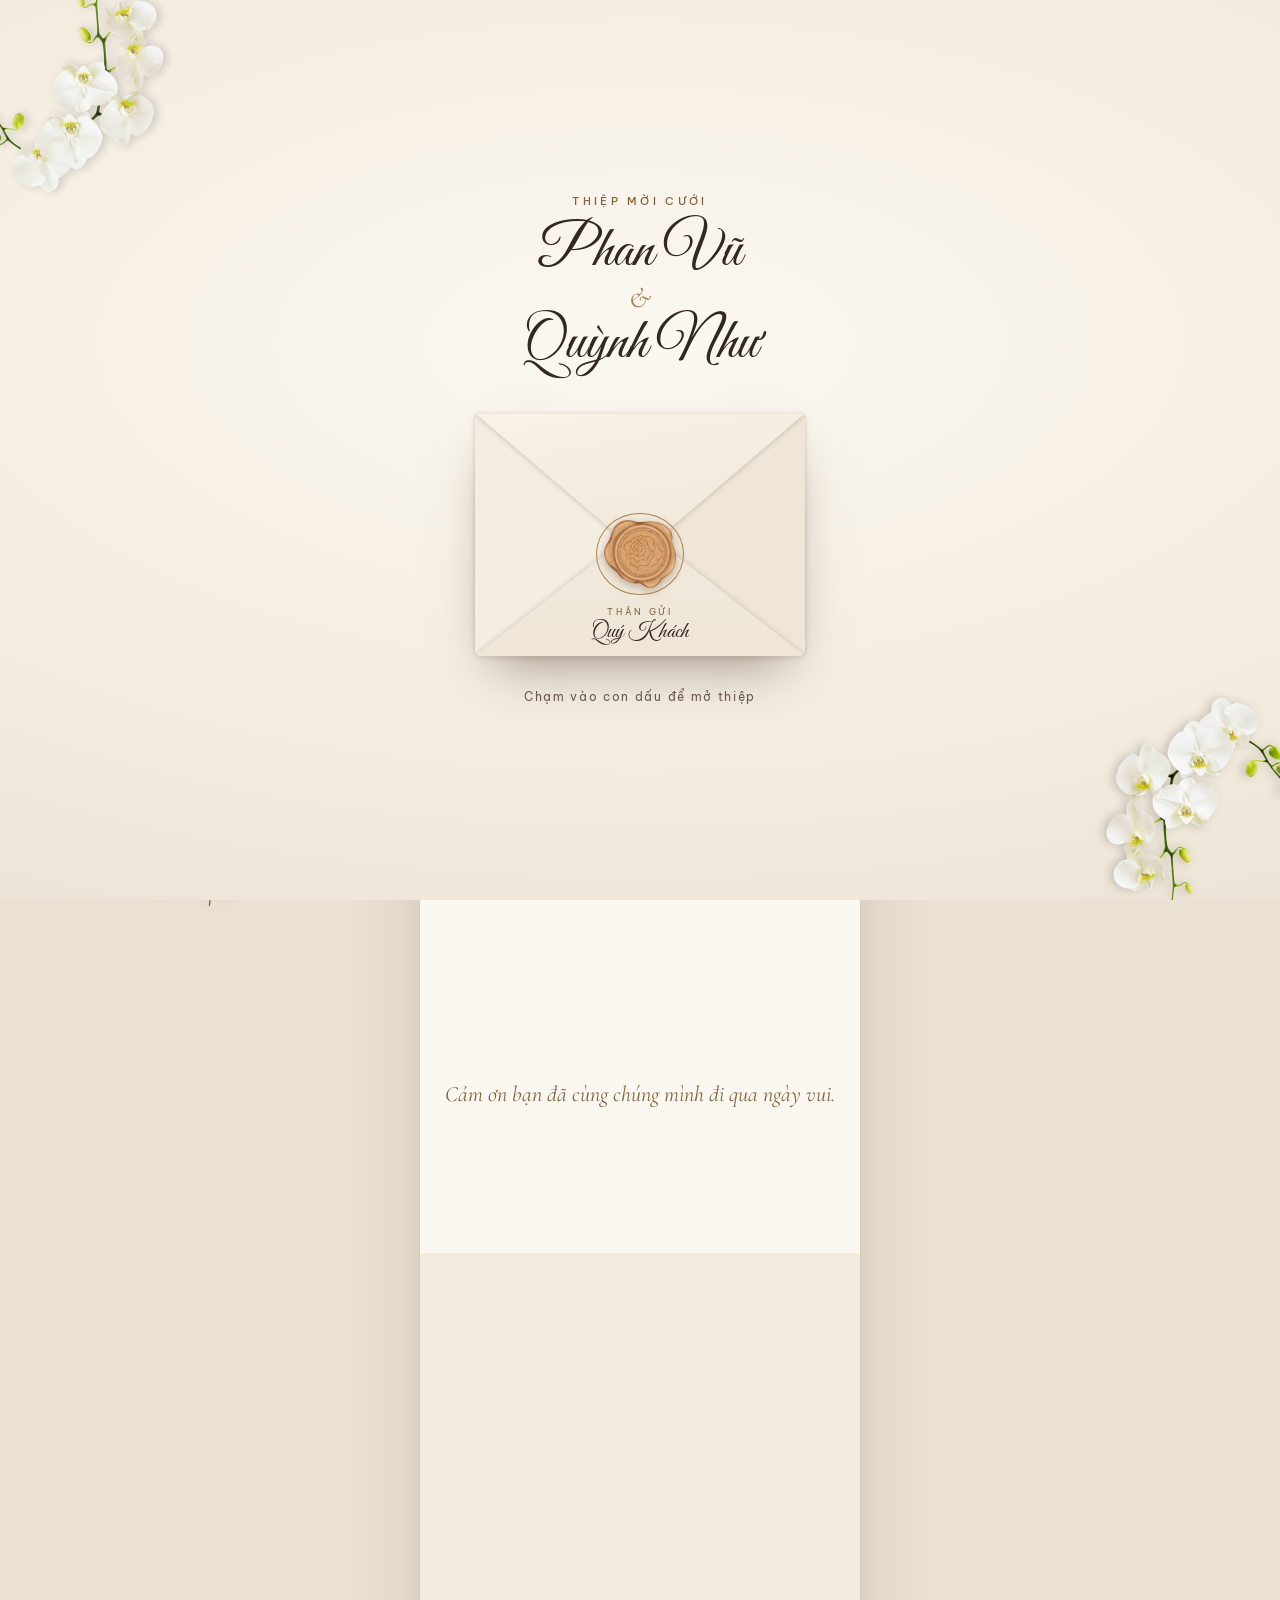
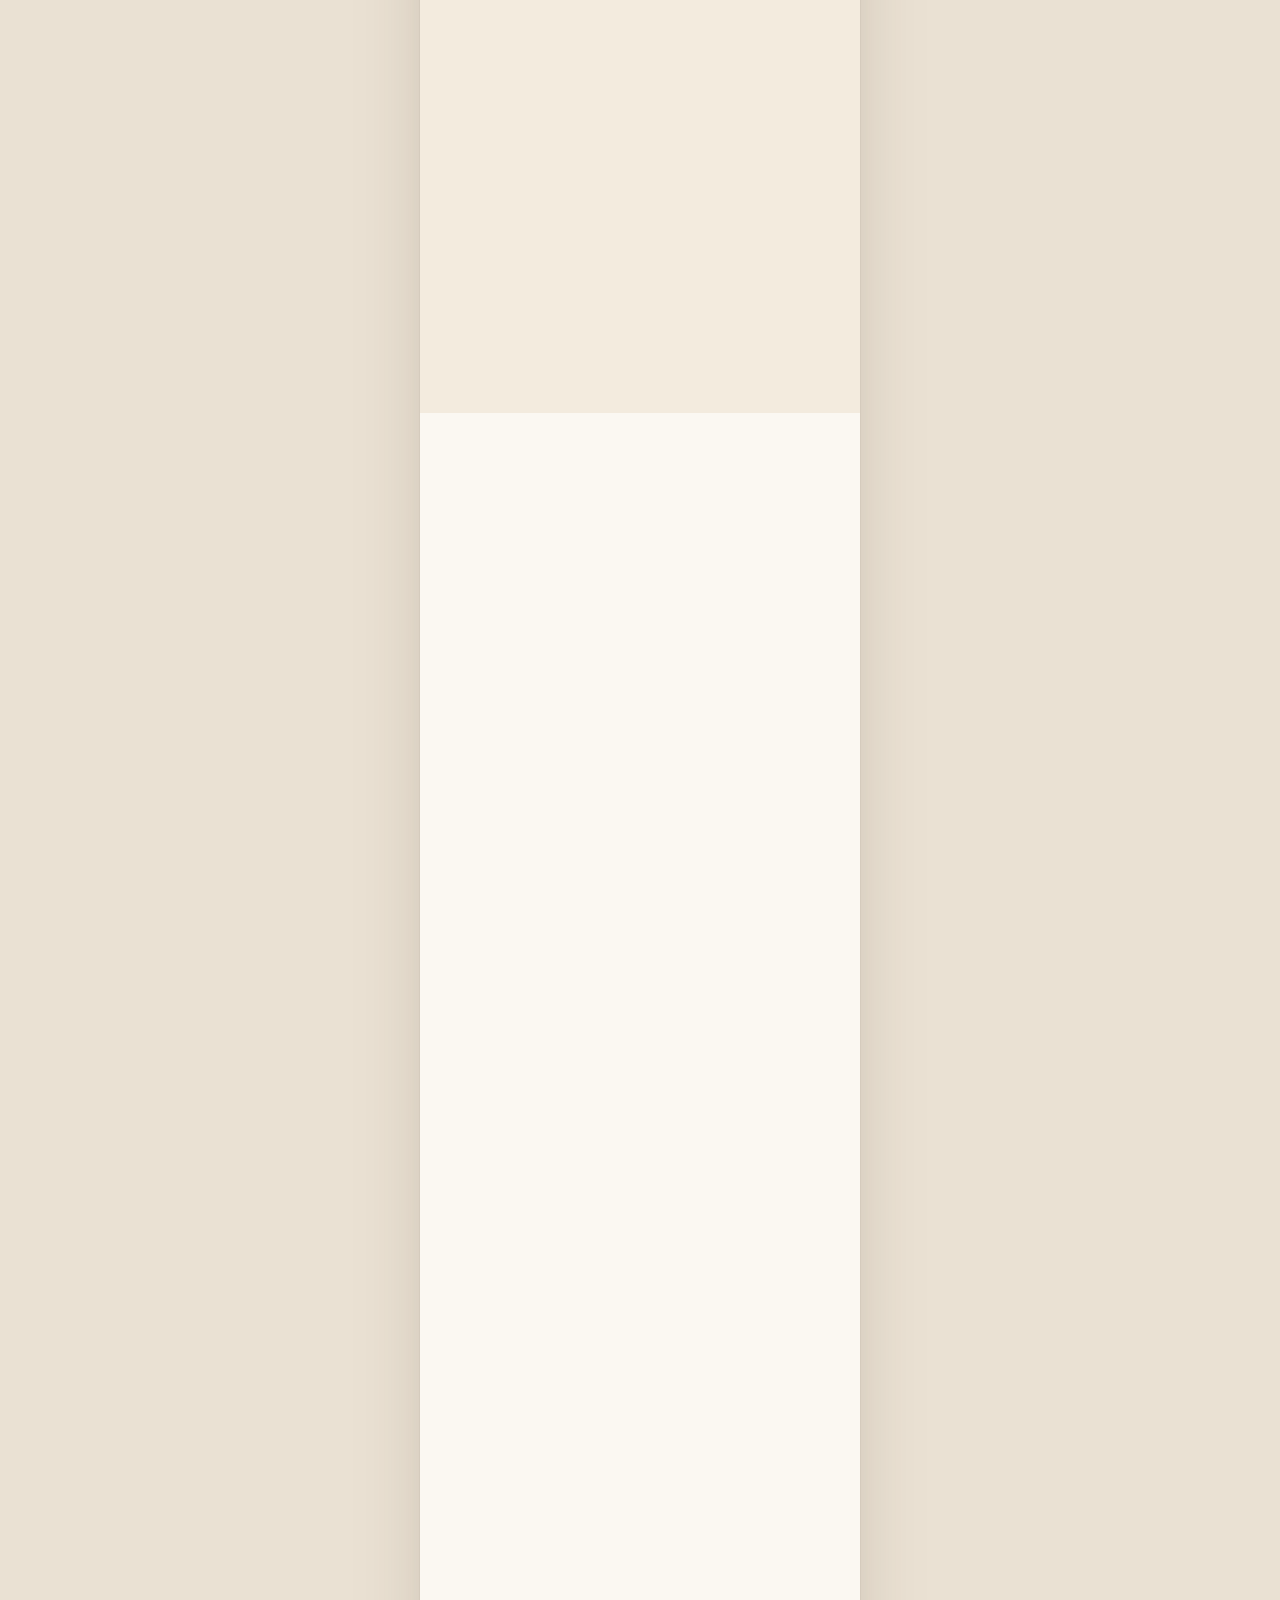
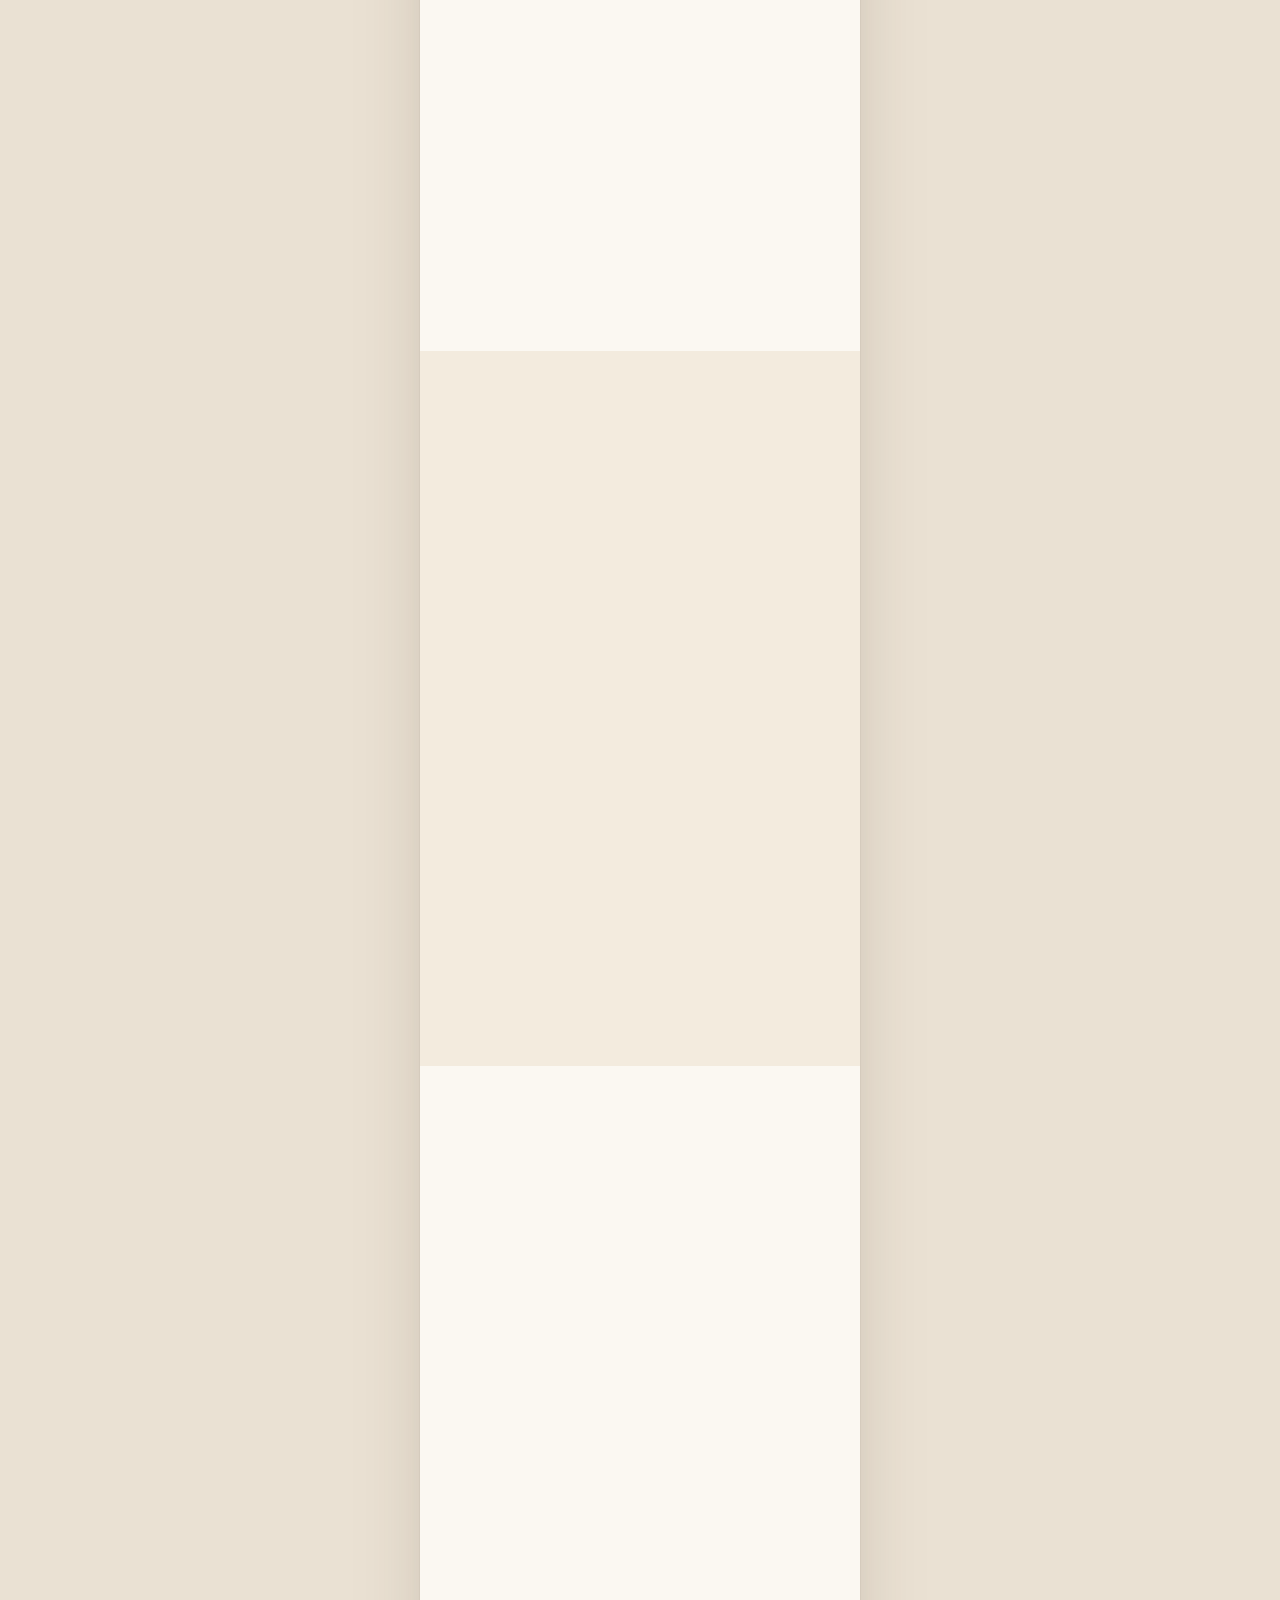
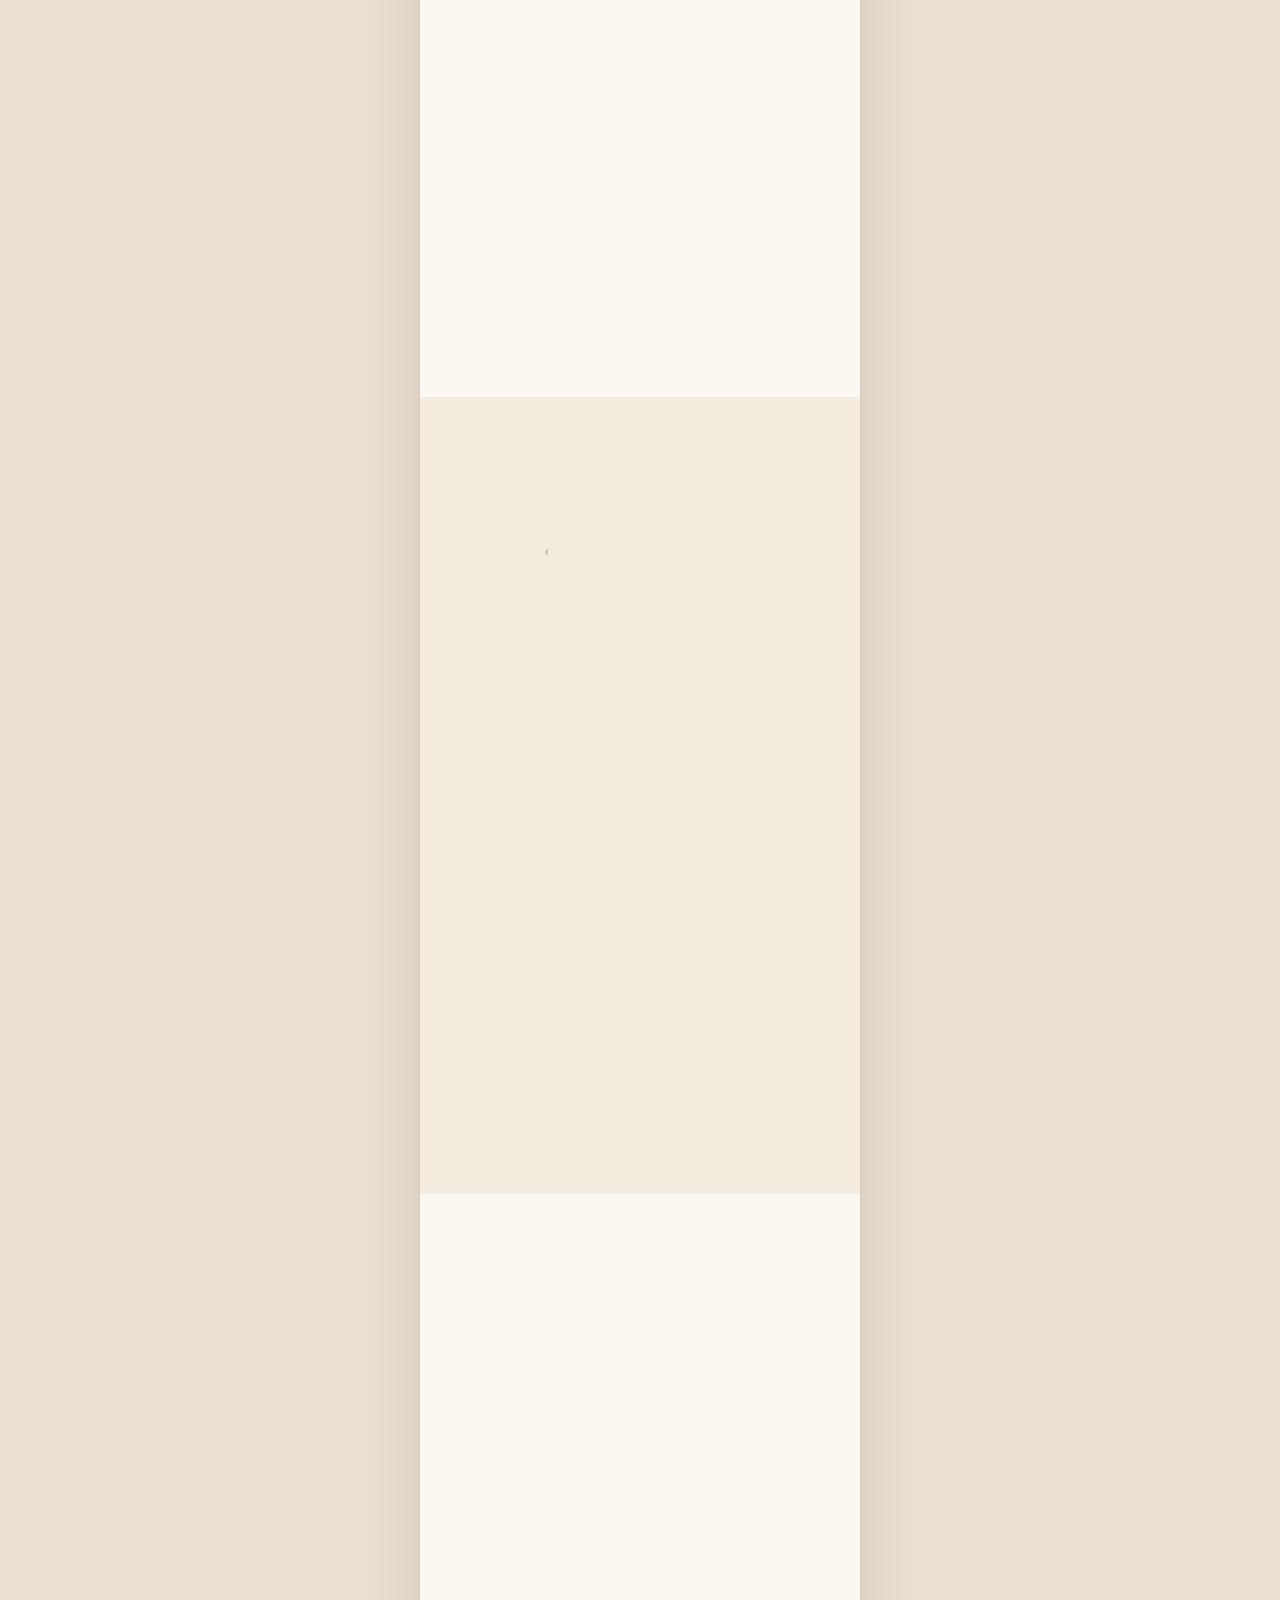
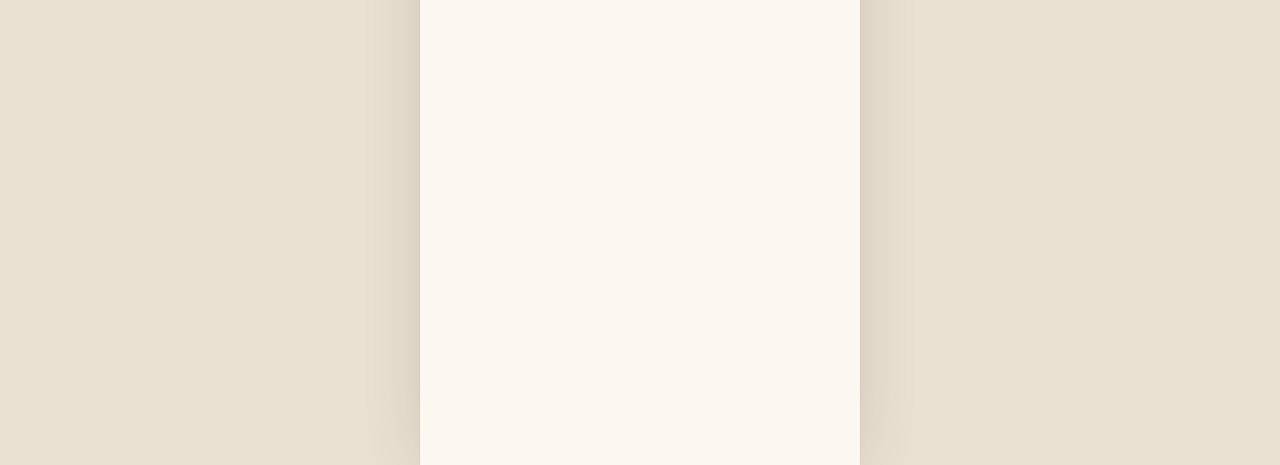
==== index.html @ 5964a7c5 "Thiệp cưới online Phan Vũ & Quỳnh Như Lễ Vu Quy 17.10.2026. Trang tĩnh cho GitHub Pages: bì thư mở t" ====
<!doctype html>
<html lang="vi">
<head>
<meta charset="utf-8">
<meta name="viewport" content="width=device-width, initial-scale=1, viewport-fit=cover">
<title>Thiệp cưới Phan Vũ &amp; Quỳnh Như · 17.10.2026</title>
<meta name="description" content="Trân trọng kính mời bạn đến dự Lễ Vu Quy của Phan Vũ &amp; Quỳnh Như lúc 10:00, Thứ Bảy 17.10.2026 (tức 08/09 năm Bính Ngọ) tại Sân bóng thôn An Bình, Quảng Ngãi.">
<meta name="theme-color" content="#FBF8F2">

<!-- ===== LINK PREVIEW (Zalo, Messenger, Facebook) =====
     Nếu link thiệp KHÔNG phải https://vu-nhu.github.io/thiep-cuoi/
     thì thay https://vu-nhu.github.io/thiep-cuoi/ bằng link của bạn ở TẤT CẢ các dòng trong khối này. -->
<link rel="canonical" href="https://vu-nhu.github.io/thiep-cuoi/">
<meta property="og:type" content="website">
<meta property="og:locale" content="vi_VN">
<meta property="og:site_name" content="Thiệp cưới Vũ &amp; Như">
<meta property="og:url" content="https://vu-nhu.github.io/thiep-cuoi/">
<meta property="og:title" content="Phan Vũ &amp; Quỳnh Như · Lễ Vu Quy 17.10.2026">
<meta property="og:description" content="Trân trọng kính mời bạn đến dự Lễ Vu Quy của Phan Vũ &amp; Quỳnh Như lúc 10:00, Thứ Bảy 17.10.2026 (tức 08/09 năm Bính Ngọ) tại Sân bóng thôn An Bình, Quảng Ngãi.">
<meta property="og:image" content="https://vu-nhu.github.io/thiep-cuoi/og-image.jpg">
<meta property="og:image:secure_url" content="https://vu-nhu.github.io/thiep-cuoi/og-image.jpg">
<meta property="og:image:type" content="image/jpeg">
<meta property="og:image:width" content="1200">
<meta property="og:image:height" content="630">
<meta property="og:image:alt" content="Thiệp cưới Phan Vũ &amp; Quỳnh Như, Lễ Vu Quy 17.10.2026">
<meta name="twitter:card" content="summary_large_image">
<meta name="twitter:title" content="Phan Vũ &amp; Quỳnh Như · Lễ Vu Quy 17.10.2026">
<meta name="twitter:description" content="Trân trọng kính mời bạn đến dự Lễ Vu Quy của Phan Vũ &amp; Quỳnh Như lúc 10:00, Thứ Bảy 17.10.2026 (tức 08/09 năm Bính Ngọ) tại Sân bóng thôn An Bình, Quảng Ngãi.">
<meta name="twitter:image" content="https://vu-nhu.github.io/thiep-cuoi/og-image.jpg">
<!-- ===== HẾT LINK PREVIEW ===== -->

<link rel="icon" type="image/png" sizes="64x64" href="img/icon-64.png">
<link rel="apple-touch-icon" href="img/icon-180.png">
<link rel="preconnect" href="https://fonts.googleapis.com">
<link rel="preconnect" href="https://fonts.gstatic.com" crossorigin>
<link rel="stylesheet" href="https://fonts.googleapis.com/css2?family=Be+Vietnam+Pro:wght@300;400;500&family=Cormorant+Garamond:ital,wght@0,400;0,500;0,600;1,400;1,500&family=Great+Vibes&display=swap">
<link rel="stylesheet" href="css/style.css">
</head>
<body>

<img class="deco deco-a" src="img/orchid.webp" alt="" aria-hidden="true">
<img class="deco deco-b" src="img/orchid.webp" alt="" aria-hidden="true">
<canvas id="petals" aria-hidden="true"></canvas>

<!-- ============ BÌ THƯ ============ -->
<div class="cover" id="cover" role="dialog" aria-modal="true" aria-label="Thiệp mời cưới Phan Vũ và Quỳnh Như">
  <img class="cover-orchid a" src="img/orchid.webp" alt="" aria-hidden="true">
  <img class="cover-orchid b" src="img/orchid.webp" alt="" aria-hidden="true">
  <div class="cover-inner">
    <p class="eyebrow">Thiệp mời cưới</p>
    <h1 class="cover-names"><span>Phan Vũ</span><span class="amp">&amp;</span><span>Quỳnh Như</span></h1>
    <button class="env" id="env" type="button" aria-label="Mở thiệp mời">
      <span class="env-back"></span>
      <span class="letter" aria-hidden="true"><span class="s">Save the date</span><span class="d">17.10.2026</span></span>
      <span class="pocket"><span class="pk-sides"><i></i><i></i></span><span class="pk-bottom"><i></i></span></span>
      <span class="env-addr"><small>Thân gửi</small><b class="guest-name">Quý Khách</b></span>
      <span class="flap"></span>
      <span class="seal"><img src="img/seal.webp" alt=""></span>
    </button>
    <p class="cover-hint">Chạm vào con dấu để mở thiệp</p>
  </div>
</div>

<main class="card" id="card">

  <!-- ============ HERO ============ -->
  <section class="hero" id="top" aria-label="Phan Vũ và Quỳnh Như" data-slot="hero" data-label="Ảnh bìa" data-hint="Nên dùng ảnh dọc">
    <div class="hero-media"><img src="img/hero.jpg" alt="Phan Vũ và Quỳnh Như trong bộ ảnh cưới" width="1200" height="1800" fetchpriority="high"></div>
    <div class="hero-text">
      <p class="eyebrow">We're getting married</p>
      <h2 class="hero-names"><span>Phan Vũ</span><span class="amp">&amp;</span><span>Quỳnh Như</span></h2>
      <p class="hero-date">17 · 10 · 2026</p>
    </div>
  </section>

  <!-- ============ LỜI NGỎ + ĐẾM NGƯỢC ============ -->
  <section class="sec" id="loi-ngo">
    <header class="sh">
      <p class="eyebrow">Save our date</p>
      <h2 class="sh-title">Ngày chúng mình về chung một nhà</h2>
      <span class="rule" aria-hidden="true"><i></i></span>
    </header>
    <p class="lede">Sau những tháng ngày thương nhau, chúng mình quyết định cùng nắm tay đi tiếp quãng đường dài nhất. Ngày vui ấy sẽ trọn vẹn hơn rất nhiều nếu có bạn ở bên.</p>
    <div class="countdown" id="countdown" aria-live="off">
      <div><b data-cd="d">14</b><span>Ngày</span></div>
      <div><b data-cd="h">00</b><span>Giờ</span></div>
      <div><b data-cd="m">00</b><span>Phút</span></div>
      <div><b data-cd="s">00</b><span>Giây</span></div>
    </div>
    <p class="countdown-done" id="countdownDone" hidden></p>
    <div class="btn-row">
      <a class="btn" data-gcal href="#su-kien" target="_blank" rel="noopener">
        <svg viewBox="0 0 24 24" fill="none" stroke="currentColor" stroke-width="1.5" stroke-linecap="round" stroke-linejoin="round" aria-hidden="true"><rect x="3.5" y="5" width="17" height="15" rx="2"/><path d="M3.5 10h17M8 3v4M16 3v4M12 13v4M10 15h4"/></svg>
        Lưu vào lịch
      </a>
    </div>
  </section>

  <!-- ============ CÔ DÂU & CHÚ RỂ ============ -->
  <section class="sec alt" id="cap-doi">
    <header class="sh">
      <p class="eyebrow">Nhân vật chính</p>
      <h2 class="sh-title">Chú rể &amp; Cô dâu</h2>
      <span class="rule" aria-hidden="true"><i></i></span>
    </header>
    <div class="couple">
      <article class="person">
        <div class="arch" data-slot="groom" data-label="Ảnh chú rể" data-hint="Ảnh dọc, rõ mặt"><img src="img/groom.jpg" alt="Chú rể Phan Vũ" loading="lazy" width="732" height="1000"></div>
        <span class="role">Chú rể</span>
        <h3 class="pname">Phan Vũ</h3>
        <div class="family">
          <h3>Nhà trai</h3>
          <p>Ông Phan Văn Chung</p>
          <p>Bà Nguyễn Thị Thuận</p>
          <p class="addr">Thôn 3 Tân Bình, Đak Đoa, Gia Lai</p>
        </div>
      </article>
      <article class="person">
        <div class="arch" data-slot="bride" data-label="Ảnh cô dâu" data-hint="Ảnh dọc, rõ mặt"><img src="img/bride.jpg" alt="Cô dâu Quỳnh Như" loading="lazy" width="732" height="1000"></div>
        <span class="role">Cô dâu</span>
        <h3 class="pname">Quỳnh Như</h3>
        <div class="family">
          <h3>Nhà gái</h3>
          <p>Ông Trương Cao Sang</p>
          <p>Bà Lương Thị Kim Nga</p>
          <p class="addr">Xóm 3, Xuân Lộc, Ba Gia, Quảng Ngãi</p>
        </div>
      </article>
    </div>
  </section>

  <!-- ============ THƯ MỜI + SỰ KIỆN ============ -->
  <section class="sec" id="su-kien">
    <header class="sh">
      <p class="eyebrow">Trân trọng kính mời</p>
      <p class="invite-to guest-name">Quý Khách</p>
      <p class="invite-line">đến chung vui cùng gia đình chúng tôi trong ngày lễ trọng đại của hai con</p>
    </header>

    <article class="event" aria-labelledby="ev-title">
      <h2 class="event-title" id="ev-title">Lễ Vu Quy</h2>
      <p class="event-at">VÀO LÚC <b>10:00</b></p>
      <div class="trio">
        <span>Thứ Bảy</span>
        <strong>17</strong>
        <span>Tháng 10</span>
      </div>
      <p class="year">2026</p>
      <p class="lunar">Tức ngày 08 tháng 09 năm Bính Ngọ</p>
      <div class="venue">
        <p class="eyebrow">Tại</p>
        <h3>Sân bóng thôn An Bình</h3>
        <p>Xã Trường Giang (Tịnh Đông cũ), Quảng Ngãi</p>
        <div class="map">
          <iframe data-map-embed src="https://www.google.com/maps?q=15.1729883,108.658986&amp;output=embed" title="Bản đồ Sân bóng thôn An Bình" loading="lazy" referrerpolicy="no-referrer-when-downgrade" allowfullscreen></iframe>
        </div>
        <div class="btn-row">
          <a class="btn btn-solid" data-map href="https://www.google.com/maps/dir/?api=1&amp;destination=15.1729883,108.658986" target="_blank" rel="noopener">
            <svg viewBox="0 0 24 24" fill="none" stroke="currentColor" stroke-width="1.5" stroke-linecap="round" stroke-linejoin="round" aria-hidden="true"><path d="M12 21s-7-6.2-7-11.5A7 7 0 0 1 19 9.5C19 14.8 12 21 12 21Z"/><circle cx="12" cy="9.5" r="2.5"/></svg>
            Chỉ đường
          </a>
          <a class="btn" data-gcal href="#su-kien" target="_blank" rel="noopener">
            <svg viewBox="0 0 24 24" fill="none" stroke="currentColor" stroke-width="1.5" stroke-linecap="round" stroke-linejoin="round" aria-hidden="true"><rect x="3.5" y="5" width="17" height="15" rx="2"/><path d="M3.5 10h17M8 3v4M16 3v4M12 13v4M10 15h4"/></svg>
            Lưu vào lịch
          </a>
        </div>
      </div>
    </article>

    <div class="cal" aria-label="Lịch tháng 10 năm 2026, ngày 17 được đánh dấu">
      <div class="cal-head"><b>Tháng 10</b><span>2026</span></div>
      <div class="cal-grid" id="calGrid"></div>
    </div>
  </section>

  <!-- ============ ALBUM ============ -->
  <section class="sec alt" id="album">
    <header class="sh">
      <p class="eyebrow">Khoảnh khắc</p>
      <h2 class="sh-title">Album ảnh cưới</h2>
      <span class="rule" aria-hidden="true"><i></i></span>
      <p class="lede">Những khoảnh khắc chúng mình muốn giữ mãi, nay xin được chia sẻ cùng bạn.</p>
    </header>
    <div class="gallery" id="gallery">
      <div class="g-stage" id="gStage" role="region" aria-roledescription="carousel" aria-label="Album ảnh cưới, dùng phím mũi tên để chuyển ảnh" tabindex="0">
        <div class="g-slides" id="gSlides"></div>
        <button class="g-nav g-prev" type="button" id="gPrev" aria-label="Ảnh trước"><svg viewBox="0 0 24 24" fill="none" stroke="currentColor" stroke-width="1.6" stroke-linecap="round" stroke-linejoin="round" aria-hidden="true"><path d="M19 12H5M11 6l-6 6 6 6"/></svg></button>
        <button class="g-nav g-next" type="button" id="gNext" aria-label="Ảnh sau"><svg viewBox="0 0 24 24" fill="none" stroke="currentColor" stroke-width="1.6" stroke-linecap="round" stroke-linejoin="round" aria-hidden="true"><path d="M5 12h14M13 6l6 6-6 6"/></svg></button>
        <button class="g-zoom" type="button" id="gZoom">Phóng to ảnh</button>
        <span class="g-count" id="gCount" aria-live="polite">01 / 21</span>
      </div>
      <div class="g-thumbs" id="gThumbs">
        <button class="g-thumb" type="button" data-slot="album-1" data-label="Ảnh album 1" data-hint="Ảnh ngang hoặc dọc" aria-label="Xem ảnh 1"><img src="img/album-1.jpg" alt="Chú rể hôn tay cô dâu, khăn voan bay trong gió biển" loading="lazy" width="1600" height="1067"></button>
        <button class="g-thumb" type="button" data-slot="album-2" data-label="Ảnh album 2" data-hint="Ảnh ngang hoặc dọc" aria-label="Xem ảnh 2"><img src="img/album-2.jpg" alt="Phan Vũ và Quỳnh Như bên bờ biển" loading="lazy" width="1600" height="1067"></button>
        <button class="g-thumb" type="button" data-slot="album-3" data-label="Ảnh album 3" data-hint="Ảnh ngang hoặc dọc" aria-label="Xem ảnh 3"><img src="img/album-3.jpg" alt="Phan Vũ và Quỳnh Như bên bờ biển" loading="lazy" width="1600" height="1067"></button>
        <button class="g-thumb" type="button" data-slot="album-4" data-label="Ảnh album 4" data-hint="Ảnh ngang hoặc dọc" aria-label="Xem ảnh 4"><img src="img/album-4.jpg" alt="Phan Vũ và Quỳnh Như bên bờ biển" loading="lazy" width="1067" height="1600"></button>
        <button class="g-thumb" type="button" data-slot="album-5" data-label="Ảnh album 5" data-hint="Ảnh ngang hoặc dọc" aria-label="Xem ảnh 5"><img src="img/album-5.jpg" alt="Phan Vũ và Quỳnh Như bên bờ biển" loading="lazy" width="1067" height="1600"></button>
        <button class="g-thumb" type="button" data-slot="album-6" data-label="Ảnh album 6" data-hint="Ảnh ngang hoặc dọc" aria-label="Xem ảnh 6"><img src="img/album-6.jpg" alt="Phan Vũ và Quỳnh Như bên bờ biển" loading="lazy" width="1067" height="1600"></button>
        <button class="g-thumb" type="button" data-slot="album-7" data-label="Ảnh album 7" data-hint="Ảnh ngang hoặc dọc" aria-label="Xem ảnh 7"><img src="img/album-7.jpg" alt="Phan Vũ và Quỳnh Như bên bờ biển" loading="lazy" width="1067" height="1600"></button>
        <button class="g-thumb" type="button" data-slot="album-8" data-label="Ảnh album 8" data-hint="Ảnh ngang hoặc dọc" aria-label="Xem ảnh 8"><img src="img/album-8.jpg" alt="Phan Vũ và Quỳnh Như bên bờ biển" loading="lazy" width="1067" height="1600"></button>
        <button class="g-thumb" type="button" data-slot="album-9" data-label="Ảnh album 9" data-hint="Ảnh ngang hoặc dọc" aria-label="Xem ảnh 9"><img src="img/album-9.jpg" alt="Phan Vũ và Quỳnh Như bên bờ biển" loading="lazy" width="1067" height="1600"></button>
        <button class="g-thumb" type="button" data-slot="album-10" data-label="Ảnh album 10" data-hint="Ảnh ngang hoặc dọc" aria-label="Xem ảnh 10"><img src="img/album-10.jpg" alt="Phan Vũ và Quỳnh Như bên bờ biển" loading="lazy" width="1067" height="1600"></button>
        <button class="g-thumb" type="button" data-slot="album-11" data-label="Ảnh album 11" data-hint="Ảnh ngang hoặc dọc" aria-label="Xem ảnh 11"><img src="img/album-11.jpg" alt="Phan Vũ và Quỳnh Như bên bờ biển" loading="lazy" width="1067" height="1600"></button>
        <button class="g-thumb" type="button" data-slot="album-12" data-label="Ảnh album 12" data-hint="Ảnh ngang hoặc dọc" aria-label="Xem ảnh 12"><img src="img/album-12.jpg" alt="Phan Vũ và Quỳnh Như bên bờ biển" loading="lazy" width="1067" height="1600"></button>
        <button class="g-thumb" type="button" data-slot="album-13" data-label="Ảnh album 13" data-hint="Ảnh ngang hoặc dọc" aria-label="Xem ảnh 13"><img src="img/album-13.jpg" alt="Phan Vũ và Quỳnh Như bên bờ biển" loading="lazy" width="1067" height="1600"></button>
        <button class="g-thumb" type="button" data-slot="album-14" data-label="Ảnh album 14" data-hint="Ảnh ngang hoặc dọc" aria-label="Xem ảnh 14"><img src="img/album-14.jpg" alt="Phan Vũ và Quỳnh Như bên bờ biển" loading="lazy" width="1067" height="1600"></button>
        <button class="g-thumb" type="button" data-slot="album-15" data-label="Ảnh album 15" data-hint="Ảnh ngang hoặc dọc" aria-label="Xem ảnh 15"><img src="img/album-15.jpg" alt="Phan Vũ và Quỳnh Như bên bờ biển" loading="lazy" width="1066" height="1600"></button>
        <button class="g-thumb" type="button" data-slot="album-16" data-label="Ảnh album 16" data-hint="Ảnh ngang hoặc dọc" aria-label="Xem ảnh 16"><img src="img/album-16.jpg" alt="Phan Vũ và Quỳnh Như bên bờ biển" loading="lazy" width="1067" height="1600"></button>
        <button class="g-thumb" type="button" data-slot="album-17" data-label="Ảnh album 17" data-hint="Ảnh ngang hoặc dọc" aria-label="Xem ảnh 17"><img src="img/album-17.jpg" alt="Cô dâu chú rể trong studio" loading="lazy" width="1066" height="1600"></button>
        <button class="g-thumb" type="button" data-slot="album-18" data-label="Ảnh album 18" data-hint="Ảnh ngang hoặc dọc" aria-label="Xem ảnh 18"><img src="img/album-18.jpg" alt="Cô dâu chú rể nắm tay nhau" loading="lazy" width="1067" height="1600"></button>
        <button class="g-thumb" type="button" data-slot="album-19" data-label="Ảnh album 19" data-hint="Ảnh ngang hoặc dọc" aria-label="Xem ảnh 19"><img src="img/album-19.jpg" alt="Cô dâu xoay tay cùng chú rể" loading="lazy" width="1067" height="1600"></button>
        <button class="g-thumb" type="button" data-slot="album-20" data-label="Ảnh album 20" data-hint="Ảnh ngang hoặc dọc" aria-label="Xem ảnh 20"><img src="img/album-20.jpg" alt="Cô dâu Quỳnh Như" loading="lazy" width="1067" height="1600"></button>
        <button class="g-thumb" type="button" data-slot="album-21" data-label="Ảnh album 21" data-hint="Ảnh ngang hoặc dọc" aria-label="Xem ảnh 21"><img src="img/album-21.jpg" alt="Chú rể Phan Vũ" loading="lazy" width="1067" height="1600"></button>
      </div>
    </div>
  </section>

  <!-- ============ XÁC NHẬN THAM DỰ ============ -->
  <section class="sec" id="xac-nhan">
    <header class="sh">
      <p class="eyebrow">Xác nhận tham dự</p>
      <h2 class="sh-title">Bạn sẽ đến chứ?</h2>
      <span class="rule" aria-hidden="true"><i></i></span>
      <p class="lede">Vui lòng xác nhận sớm để chúng mình chuẩn bị và đón tiếp bạn chu đáo hơn.</p>
    </header>

    <form class="sheet" id="rsvpForm" novalidate>
      <div class="field">
        <label class="lbl" for="rsvp-name">Họ và tên</label>
        <input class="input" id="rsvp-name" name="name" type="text" autocomplete="name" maxlength="60" placeholder="Tên của bạn" required>
      </div>
      <fieldset class="field">
        <legend class="lbl">Bạn là khách của</legend>
        <div class="chips">
          <label class="chip"><input type="radio" name="side" id="side-trai" value="Nhà trai" checked><span>Nhà trai</span></label>
          <label class="chip"><input type="radio" name="side" id="side-gai" value="Nhà gái"><span>Nhà gái</span></label>
        </div>
      </fieldset>
      <fieldset class="field">
        <legend class="lbl">Bạn sẽ tham dự chứ?</legend>
        <div class="chips">
          <label class="chip"><input type="radio" name="attend" id="attend-yes" value="yes" checked><span>Mình sẽ đến</span></label>
          <label class="chip"><input type="radio" name="attend" id="attend-no" value="no"><span>Rất tiếc, mình bận</span></label>
        </div>
      </fieldset>
      <div class="field" id="guestsField">
        <span class="lbl" id="guests-lbl">Số người tham dự <em>(tính cả bạn)</em></span>
        <div class="stepper" role="group" aria-labelledby="guests-lbl">
          <button type="button" id="g-minus" aria-label="Bớt một người">−</button>
          <output id="guests" aria-live="polite">1</output>
          <button type="button" id="g-plus" aria-label="Thêm một người">+</button>
        </div>
      </div>
      <div class="field">
        <label class="lbl" for="rsvp-note">Lời nhắn <em>(không bắt buộc)</em></label>
        <textarea class="input" id="rsvp-note" name="note" maxlength="300" placeholder="Ví dụ: mình đi cùng gia đình, có một bé nhỏ…"></textarea>
      </div>
      <input class="hp" type="text" id="rsvp-hp" name="website" tabindex="-1" autocomplete="off" aria-hidden="true">
      <p class="err" id="rsvpErr" role="alert" hidden>Bạn nhập giúp chúng mình họ tên nhé.</p>
      <button class="btn btn-solid" type="submit">Gửi xác nhận</button>
      <p class="demo" data-demo>Bản xem thử: phản hồi hiện chỉ lưu trên thiết bị này, chưa gửi về cô dâu chú rể.</p>
    </form>

    <div class="sheet done" id="rsvpDone" hidden>
      <h3 id="rsvpDoneTitle">Cảm ơn bạn!</h3>
      <p id="rsvpDoneText"></p>
      <p class="sync" id="rsvpSync" role="status" hidden><span></span><button class="linkish" type="button" id="rsvpRetry" hidden>Gửi lại</button></p>
      <button class="linkish" type="button" id="rsvpEdit">Sửa phản hồi</button>
    </div>
  </section>

  <!-- ============ SỔ LƯU BÚT ============ -->
  <section class="sec alt" id="loi-chuc">
    <header class="sh">
      <p class="eyebrow">Sổ lưu bút</p>
      <h2 class="sh-title">Gửi lời chúc</h2>
      <span class="rule" aria-hidden="true"><i></i></span>
    </header>
    <form class="sheet" id="wishForm" novalidate>
      <div class="field">
        <label class="lbl" for="wish-name">Tên của bạn</label>
        <input class="input" id="wish-name" type="text" autocomplete="name" maxlength="40" placeholder="Ví dụ: Lan Anh (bạn đại học)" required>
      </div>
      <div class="field">
        <label class="lbl" for="wish-text">Lời chúc</label>
        <textarea class="input" id="wish-text" maxlength="300" placeholder="Viết đôi lời chúc phúc cho cô dâu chú rể…" required></textarea>
        <div class="suggest" aria-label="Gợi ý lời chúc">
          <button type="button">Trăm năm hạnh phúc</button>
          <button type="button">Sớm có tin vui nhé</button>
          <button type="button">Mãi thương nhau như ngày đầu</button>
        </div>
      </div>
      <input class="hp" type="text" id="wish-hp" name="website" tabindex="-1" autocomplete="off" aria-hidden="true">
      <p class="err" id="wishErr" role="alert" hidden>Bạn điền tên và lời chúc giúp chúng mình nhé.</p>
      <button class="btn btn-solid" type="submit">Gửi lời chúc</button>
      <p class="demo" data-demo>Bản xem thử: lời chúc hiện chỉ hiển thị trên thiết bị này.</p>
    </form>
    <div class="wall" id="wall" aria-live="polite">
      <p class="wall-empty">Chưa có lời chúc nào. Hãy là người đầu tiên gửi lời chúc đến Vũ &amp; Như!</p>
    </div>
  </section>

  <!-- ============ CẢM ƠN ============ -->
  <footer class="thanks" id="cam-on">
    <p class="ty">Thank you</p>
    <p class="msg">Sự hiện diện của bạn là niềm vinh hạnh của gia đình chúng tôi!</p>
    <p class="sign">Phan Vũ &amp; Quỳnh Như<small>17 · 10 · 2026</small></p>
    <div class="thanks-photo" data-slot="thanks" data-label="Ảnh cuối thiệp" data-hint="Nên dùng ảnh dọc"><img src="img/thanks.jpg" alt="Phan Vũ và Quỳnh Như bên nhau" loading="lazy" width="1200" height="1800"></div>
  </footer>
</main>

<button class="music" id="music" type="button" aria-pressed="false" aria-label="Bật nhạc nền" hidden>
  <svg class="on" viewBox="0 0 24 24" fill="none" stroke="currentColor" stroke-width="1.4" aria-hidden="true"><circle cx="12" cy="12" r="9"/><circle cx="12" cy="12" r="2.2"/><path d="M12 3a9 9 0 0 1 6.4 2.6M12 6.5a5.5 5.5 0 0 1 3.9 1.6"/></svg>
  <svg class="off" viewBox="0 0 24 24" fill="none" stroke="currentColor" stroke-width="1.5" stroke-linecap="round" stroke-linejoin="round" aria-hidden="true"><path d="M9 18V5l11-2v13"/><circle cx="6.5" cy="18" r="2.5"/><circle cx="17.5" cy="16" r="2.5"/></svg>
</button>

<a class="float-rsvp off" id="floatRsvp" href="#xac-nhan">
  <svg viewBox="0 0 24 24" fill="none" stroke="currentColor" stroke-width="1.6" stroke-linecap="round" stroke-linejoin="round" aria-hidden="true"><path d="M20 6 9 17l-5-5"/></svg>
  Xác nhận tham dự
</a>

<div class="lb" id="lb" role="dialog" aria-modal="true" aria-label="Xem ảnh" hidden>
  <div class="lb-top"><span id="lbCount">1 / 6</span>
    <button class="icon-btn" type="button" id="lbClose" aria-label="Đóng">
      <svg viewBox="0 0 24 24" fill="none" stroke="currentColor" stroke-width="1.5" stroke-linecap="round" aria-hidden="true"><path d="M6 6l12 12M18 6 6 18"/></svg>
    </button>
  </div>
  <div class="lb-stage"><img id="lbImg" alt=""></div>
  <div class="lb-nav">
    <button class="icon-btn" type="button" id="lbPrev" aria-label="Ảnh trước"><svg viewBox="0 0 24 24" fill="none" stroke="currentColor" stroke-width="1.5" stroke-linecap="round" stroke-linejoin="round" aria-hidden="true"><path d="M15 5l-7 7 7 7"/></svg></button>
    <button class="icon-btn" type="button" id="lbNext" aria-label="Ảnh sau"><svg viewBox="0 0 24 24" fill="none" stroke="currentColor" stroke-width="1.5" stroke-linecap="round" stroke-linejoin="round" aria-hidden="true"><path d="M9 5l7 7-7 7"/></svg></button>
  </div>
</div>

<button class="edit-btn" id="editBtn" type="button" hidden>
  <svg viewBox="0 0 24 24" fill="none" stroke="currentColor" stroke-width="1.6" stroke-linecap="round" stroke-linejoin="round" aria-hidden="true"><path d="M4 20h4L19 9l-4-4L4 16v4Z"/><path d="m13.5 6.5 4 4"/></svg>
  Chỉnh sửa ảnh
</button>
<div class="edit-bar" id="editBar" role="region" aria-label="Chỉnh sửa ảnh" hidden>
  <p><b>Đang chỉnh sửa ảnh</b><span id="editCount">Chạm vào ảnh bất kỳ để thay</span></p>
  <button type="button" id="editCancel">Hủy</button>
  <button type="button" class="primary" id="editSave" disabled>Lưu thay đổi</button>
</div>
<input type="file" id="editPick" accept="image/*" hidden>

<div class="toast" id="toast" role="status" hidden></div>

<script src="js/main.js"></script>
</body>
</html>
---- css/style.css ----
:root { padding-top: env(safe-area-inset-top, 0px); padding-bottom: env(safe-area-inset-bottom, 0px); }

/* Layout: một cột "lá thư" rộng 440px đặt trên nền vải lanh; mỗi phần mở đầu cùng một nhịp
   (eyebrow → tiêu đề thư pháp → đường chỉ vàng), khung vòm lặp lại cho ảnh chân dung & thẻ sự kiện.
   Thiệp cố ý chỉ có một tông sáng (giấy ngà in chữ nâu ca cao, chỉ vàng champagne). */
:root {
  --linen: #EAE1D3;      /* nền ngoài cột (desktop) */
  --paper: #FBF8F2;      /* giấy ngà */
  --cream: #F3EBDE;      /* phần xen kẽ */
  --white: #FFFDF9;      /* thẻ, ảnh polaroid */
  --ink: #33281F;        /* chữ chính: nâu ca cao */
  --ink-2: #6B5B4D;      /* chữ phụ */
  --gold: #A88250;       /* chỉ vàng: đường kẻ, chữ lớn */
  --gold-deep: #85633A;  /* vàng đậm: chữ nhỏ */
  --gold-light: #E8D5B3; /* vàng trên nền ảnh tối */
  --gold-soft: rgba(168,130,80,.16);
  --rule: #DCCAAB;
  --night: #1C1511;
  --env-1: #F4EDE2; --env-2: #EFE6D7; --env-3: #E6DAC6;

  --f-script: "Great Vibes", "Snell Roundhand", "Apple Chancery", cursive;
  --f-display: "Cormorant Garamond", "Iowan Old Style", "Times New Roman", serif;
  --f-ui: "Be Vietnam Pro", "Helvetica Neue", Arial, sans-serif;

  --col: 440px;
  --pad: 24px;
  color-scheme: light;
}

* { box-sizing: border-box; }
[hidden] { display: none !important; }
html { scroll-behavior: smooth; -webkit-text-size-adjust: 100%; }
html.locked, html.locked body { overflow: hidden; }
body {
  margin: 0;
  background: var(--linen);
  color: var(--ink);
  font-family: var(--f-display);
  font-size: 18px;
  line-height: 1.55;
  -webkit-font-smoothing: antialiased;
}
img { max-width: 100%; height: auto; display: block; }
button, input, textarea { font: inherit; color: inherit; }
a { color: inherit; }
:focus-visible { outline: 2px solid var(--gold); outline-offset: 3px; }

/* ---------- desktop backdrop ---------- */
.deco { display: none; }
@media (min-width: 980px) {
  .deco { display: block; position: fixed; width: 300px; pointer-events: none; z-index: 0; opacity: .95; }
  .deco-a { left: max(0px, calc(50% - 560px)); bottom: -40px; }
  .deco-b { right: max(0px, calc(50% - 560px)); top: -30px; transform: scale(-1, -1); }
}

/* ---------- card column ---------- */
.card {
  position: relative; z-index: 1;
  max-width: var(--col);
  margin-inline: auto;
  background: var(--paper);
  box-shadow: 0 0 0 1px rgba(51,40,31,.04), 0 30px 80px -30px rgba(70,50,30,.35);
  overflow: clip;
}
.sec { padding: 72px var(--pad); text-align: center; }
.sec.alt { background: var(--cream); }

/* shared section header */
.eyebrow {
  margin: 0;
  font-family: var(--f-ui); font-size: 11px; font-weight: 500;
  letter-spacing: .3em; text-transform: uppercase;
  color: var(--gold-deep);
}
.sh { display: grid; justify-items: center; gap: 10px; margin-bottom: 30px; }
.sh-title {
  margin: 0;
  font-family: var(--f-script); font-weight: 400;
  font-size: clamp(40px, 11.5vw, 52px); line-height: 1.12;
  color: var(--ink);
  text-wrap: balance;
}
.rule { display: flex; align-items: center; justify-content: center; gap: 10px; }
.rule::before, .rule::after { content: ""; width: 46px; height: 1px; background: var(--gold); }
.rule i { width: 7px; height: 7px; border: 1px solid var(--gold); transform: rotate(45deg); }
.lede {
  margin: 0 auto; max-width: 34ch;
  font-style: italic; font-size: 20px; line-height: 1.55; color: var(--ink-2);
  text-wrap: balance;
}
.note { margin: 14px 0 0; font-family: var(--f-ui); font-size: 12px; color: var(--ink-2); }

/* buttons */
.btn {
  display: inline-flex; align-items: center; justify-content: center; gap: 8px;
  min-height: 44px; padding: 10px 20px;
  font-family: var(--f-ui); font-size: 13px; font-weight: 500; letter-spacing: .04em;
  color: var(--ink); background: transparent;
  border: 1px solid var(--ink); border-radius: 999px;
  text-decoration: none; cursor: pointer;
  transition: background .25s, color .25s, border-color .25s;
}
.btn:hover { background: var(--ink); color: var(--paper); }
.btn-solid { background: var(--ink); color: var(--paper); }
.btn-solid:hover { background: var(--gold-deep); border-color: var(--gold-deep); }
.btn svg { width: 16px; height: 16px; flex: none; }
.btn[disabled] { opacity: .45; cursor: not-allowed; }
.btn[disabled]:hover { background: transparent; color: var(--ink); }
.btn-row { display: flex; flex-wrap: wrap; justify-content: center; gap: 10px; margin-top: 26px; }

/* ---------- cover / envelope ---------- */
.cover {
  position: fixed; inset: 0; z-index: 100;
  display: grid; place-items: center;
  padding: 24px 16px calc(24px + env(safe-area-inset-bottom, 0px));
  background:
    radial-gradient(120% 80% at 50% 38%, var(--paper) 0%, var(--cream) 62%, var(--linen) 100%);
  overflow: hidden;
  transition: opacity .8s ease, transform .9s ease;
}
.cover.leaving { opacity: 0; transform: scale(1.05); pointer-events: none; }
.cover-orchid { position: absolute; width: min(56vw, 260px); pointer-events: none; }
.cover-orchid.a { right: -40px; bottom: -30px; }
.cover-orchid.b { left: -50px; top: -40px; transform: scale(-1, -1); opacity: .9; }
.cover-inner { position: relative; display: grid; justify-items: center; text-align: center; gap: 6px; }
.cover-names {
  margin: 6px 0 0;
  font-family: var(--f-script); font-weight: 400;
  font-size: clamp(44px, 13vw, 58px); line-height: 1; color: var(--ink);
  display: grid; justify-items: center;
}
.cover-names span { white-space: nowrap; }
.cover-names .amp { font-family: var(--f-display); font-style: italic; font-size: .5em; line-height: 1.2; color: var(--gold); }
.cover-hint {
  margin: 0; font-family: var(--f-ui); font-size: 12px; letter-spacing: .14em;
  color: var(--ink-2); animation: breathe 2.4s ease-in-out infinite;
}
@keyframes breathe { 50% { opacity: .45; } }

.env {
  --ew: min(80vw, 330px);
  position: relative; display: block;
  width: var(--ew); aspect-ratio: 1.36 / 1;
  margin: 34px 0 26px; padding: 0; border: 0; background: none;
  cursor: pointer; perspective: 1100px;
  -webkit-tap-highlight-color: transparent;
}
.env > span { position: absolute; display: block; }
.env-back {
  inset: 0; border-radius: 6px;
  background: linear-gradient(var(--env-3), #DFD1BA);
  box-shadow: 0 26px 50px -20px rgba(70,50,30,.5), 0 2px 6px rgba(70,50,30,.12);
}
.letter {
  left: 7%; right: 7%; top: 5%; height: 90%; z-index: 2;
  display: flex !important; flex-direction: column; align-items: center; gap: 2px;
  padding-top: 11%;
  background: var(--white); border-radius: 3px;
  outline: 1px solid var(--rule); outline-offset: -7px;
  box-shadow: 0 1px 4px rgba(70,50,30,.12);
  transition: transform 1.05s cubic-bezier(.2,.8,.25,1);
}
.letter .s { font-family: var(--f-script); font-size: 28px; line-height: 1.1; color: var(--ink); }
.letter .d { font-family: var(--f-display); font-size: 17px; font-weight: 600; letter-spacing: .18em; color: var(--gold-deep); }
.pocket { inset: 0; z-index: 3; }
.pocket > span { position: absolute; inset: 0; display: block; }
.pk-sides { filter: drop-shadow(0 -1px 1.5px rgba(90,65,40,.16)); }
.pk-bottom { filter: drop-shadow(0 -2px 2px rgba(90,65,40,.14)); }
.pk-sides i, .pk-bottom i { position: absolute; inset: 0; display: block; border-radius: 6px; }
.pk-sides i:first-child { background: var(--env-1); clip-path: polygon(0 0, 52% 56%, 0 100%); }
.pk-sides i:last-child  { background: var(--env-2); clip-path: polygon(100% 0, 48% 56%, 100% 100%); }
.pk-bottom i { background: linear-gradient(to top, var(--env-2), var(--env-1)); clip-path: polygon(0 100%, 50% 47%, 100% 100%); }
.env-addr {
  left: 0; right: 0; bottom: 4.5%; z-index: 4;
  display: grid !important; justify-items: center; gap: 0;
  transition: opacity .4s;
}
.env-addr small { font-family: var(--f-ui); font-size: 9px; letter-spacing: .3em; text-transform: uppercase; color: var(--gold-deep); }
.env-addr b { font-family: var(--f-script); font-weight: 400; font-size: 23px; line-height: 1.15; color: var(--ink); max-width: 90%; overflow: hidden; text-overflow: ellipsis; white-space: nowrap; }
.flap {
  top: 0; left: 0; right: 0; height: 58%; z-index: 5;
  transform-origin: 50% 0;
  filter: drop-shadow(0 2px 2px rgba(90,65,40,.2));
  transition: transform .75s cubic-bezier(.45,.05,.3,1);
}
.flap::before {
  content: ""; position: absolute; inset: 0;
  background: linear-gradient(170deg, #F8F2E8, var(--env-2));
  clip-path: polygon(0 0, 100% 0, 50% 100%);
  border-radius: 6px 6px 0 0;
}
.seal {
  width: 22%; left: 39%; top: 44%; z-index: 6;
  transition: transform .45s ease, opacity .45s ease;
}
.seal::after {
  content: ""; position: absolute; inset: -10%;
  border-radius: 50%; border: 1px solid var(--gold);
  animation: ring 2.4s ease-out infinite;
}
@keyframes ring { from { transform: scale(.85); opacity: .9; } to { transform: scale(1.35); opacity: 0; } }
.seal img { width: 100%; filter: drop-shadow(0 3px 4px rgba(90,60,30,.35)); }
.env:hover .seal { transform: scale(1.06) rotate(-4deg); }
.env.open .seal { transform: scale(1.35); opacity: 0; }
.env.open .env-addr { opacity: 0; }
.env.open .flap { transform: rotateX(180deg); }
.env.lifted .flap { z-index: 1; }
.env.lifted .letter { transform: translateY(-64%); }

/* ---------- hero ---------- */
.hero { position: relative; color: var(--white); }
.hero img { width: 100%; aspect-ratio: 2 / 3; object-fit: cover; object-position: 50% 30%; }
.hero::after {
  content: ""; position: absolute; inset: 0;
  background: linear-gradient(to top, rgba(28,21,17,.86) 0%, rgba(28,21,17,.5) 34%, rgba(28,21,17,0) 60%);
}
.hero-text {
  position: absolute; left: 0; right: 0; bottom: 0; z-index: 1;
  display: grid; justify-items: center; gap: 4px;
  padding: 0 var(--pad) 40px; text-align: center;
}
.hero .eyebrow { color: var(--gold-light); }
.hero-names {
  margin: 4px 0 2px;
  font-family: var(--f-script); font-weight: 400;
  font-size: clamp(48px, 14vw, 62px); line-height: 1.02;
  text-shadow: 0 2px 18px rgba(0,0,0,.35);
}
.hero-names span { display: block; }
.hero-names .amp { font-family: var(--f-display); font-style: italic; font-size: .5em; color: var(--gold-light); margin: 2px 0 -2px; }
.hero-date { margin: 0; font-family: var(--f-ui); font-size: 13px; letter-spacing: .32em; color: var(--white); }

/* ---------- intro + countdown ---------- */
.countdown {
  display: grid; grid-template-columns: repeat(4, 1fr);
  margin: 34px auto 0; max-width: 340px;
}
.countdown div { display: grid; gap: 2px; padding: 4px 0; }
.countdown div + div { border-left: 1px solid var(--rule); }
.countdown b {
  font-family: var(--f-display); font-weight: 500; font-size: 42px; line-height: 1;
  font-variant-numeric: tabular-nums lining-nums; color: var(--ink);
}
.countdown span { font-family: var(--f-ui); font-size: 10px; letter-spacing: .22em; text-transform: uppercase; color: var(--gold-deep); }
.countdown-done { margin: 30px 0 0; font-style: italic; font-size: 22px; color: var(--gold-deep); }

/* ---------- couple ---------- */
.couple { display: grid; grid-template-columns: 1fr 1fr; gap: 16px; align-items: start; }
.person { display: grid; justify-items: center; gap: 4px; min-width: 0; }
.arch { position: relative; width: 100%; padding: 7px; margin-bottom: 14px; }
.arch::before {
  content: ""; position: absolute; inset: 0;
  border: 1px solid var(--gold); border-radius: 999px 999px 10px 10px;
}
.arch img { width: 100%; aspect-ratio: 3 / 4.1; object-fit: cover; border-radius: 999px 999px 6px 6px; }
.role { font-family: var(--f-ui); font-size: 10px; letter-spacing: .3em; text-transform: uppercase; color: var(--gold-deep); }
.pname { margin: 0; font-family: var(--f-script); font-weight: 400; font-size: 36px; line-height: 1.15; color: var(--ink); white-space: nowrap; }
.family { margin-top: 12px; padding-top: 12px; border-top: 1px solid var(--rule); width: 100%; display: grid; gap: 2px; }
.family h3 { margin: 0 0 4px; font-family: var(--f-ui); font-size: 11px; font-weight: 500; letter-spacing: .2em; text-transform: uppercase; color: var(--ink); }
.family p { margin: 0; font-size: 17px; line-height: 1.4; font-weight: 500; }
.family .addr { margin-top: 8px; font-size: 15px; font-style: italic; font-weight: 400; color: var(--ink-2); text-wrap: balance; }

/* ---------- invitation & event ---------- */
.invite-to { margin: 0; font-family: var(--f-script); font-size: clamp(44px, 12vw, 54px); line-height: 1.15; color: var(--gold-deep); overflow-wrap: anywhere; }
.invite-line { margin: 8px auto 0; max-width: 30ch; font-size: 19px; color: var(--ink-2); text-wrap: balance; }
.event {
  position: relative; margin-top: 34px;
  padding: 64px 26px 34px;
  background: var(--white);
  border: 1px solid var(--rule);
  border-radius: 999px 999px 14px 14px / 210px 210px 14px 14px;
  box-shadow: 0 20px 40px -28px rgba(70,50,30,.35);
}
.event::before {
  content: ""; position: absolute; inset: 9px;
  border: 1px solid var(--rule);
  border-radius: 999px 999px 8px 8px / 200px 200px 8px 8px;
  pointer-events: none;
}
.event > * { position: relative; }
.event-title { margin: 0; font-family: var(--f-script); font-weight: 400; font-size: 46px; line-height: 1.1; color: var(--ink); }
.event-at { margin: 12px 0 14px; font-family: var(--f-ui); font-size: 12px; letter-spacing: .14em; color: var(--ink-2); }
.event-at b { font-family: var(--f-display); font-size: 26px; font-weight: 600; letter-spacing: .04em; color: var(--ink); margin-left: 6px; font-variant-numeric: lining-nums; }
.trio { display: grid; grid-template-columns: 1fr auto 1fr; align-items: center; gap: 12px; margin: 0 auto; max-width: 290px; }
.trio span {
  padding: 7px 0; border-block: 1px solid var(--gold);
  font-family: var(--f-ui); font-size: 12px; font-weight: 500; letter-spacing: .16em; text-transform: uppercase;
}
.trio strong { font-family: var(--f-display); font-weight: 500; font-size: 76px; line-height: .9; color: var(--gold); font-variant-numeric: lining-nums; }
.year { margin: 6px 0 0; font-family: var(--f-display); font-size: 22px; font-weight: 600; letter-spacing: .3em; padding-left: .3em; }
.lunar { margin: 8px 0 0; font-style: italic; font-size: 17px; color: var(--ink-2); }
.venue { margin-top: 24px; padding-top: 22px; border-top: 1px solid var(--rule); }
.venue .eyebrow { letter-spacing: .25em; }
.venue h3 { margin: 6px 0 2px; font-family: var(--f-display); font-weight: 600; font-size: 26px; line-height: 1.2; color: var(--ink); text-wrap: balance; }
.venue p { margin: 0; font-size: 17px; color: var(--ink-2); text-wrap: balance; }
.map { position: relative; margin: 18px 0 0; aspect-ratio: 4 / 3; max-width: 100%; border-radius: 14px; overflow: hidden;
  background: var(--cream); border: 1px solid var(--rule); box-shadow: 0 10px 24px -18px rgba(70,50,30,.5); }
.map iframe { position: absolute; inset: 0; width: 100%; height: 100%; border: 0; display: block; }

.cal { margin: 40px auto 0; max-width: 320px; }
.cal-head { display: flex; align-items: baseline; justify-content: center; gap: 10px; margin-bottom: 14px; }
.cal-head b { font-family: var(--f-display); font-weight: 600; font-size: 22px; letter-spacing: .06em; }
.cal-head span { font-family: var(--f-ui); font-size: 11px; letter-spacing: .25em; color: var(--gold-deep); }
.cal-grid { display: grid; grid-template-columns: repeat(7, 1fr); row-gap: 6px; font-variant-numeric: tabular-nums lining-nums; }
.cal-grid .wd { font-family: var(--f-ui); font-size: 10px; font-weight: 500; letter-spacing: .08em; color: var(--gold-deep); padding-bottom: 6px; border-bottom: 1px solid var(--rule); margin-bottom: 4px; }
.cal-grid .d { position: relative; display: grid; place-items: center; height: 36px; font-size: 18px; font-weight: 500; color: var(--ink); }
.cal-grid .d.sun { color: var(--gold-deep); }
.cal-grid .d.mark { color: var(--white); }
.cal-grid .d.mark::before { content: ""; position: absolute; width: 34px; height: 34px; border-radius: 50%; background: var(--gold); z-index: -1; }
.cal-grid .d.mark svg { position: absolute; top: -9px; right: 2px; width: 14px; height: 14px; color: var(--gold-deep); }
.cal-grid .d.mark span { position: relative; }
.cal-grid { position: relative; z-index: 0; }

/* ---------- album ---------- */
/* ảnh lớn ở trên (ảnh dọc hiện trọn khung, hai bên là chính ảnh đó làm mờ), dải ảnh nhỏ bên dưới */
.gallery { display: grid; gap: 10px; margin-inline: calc(var(--pad) * -1 + 10px); }
.g-stage { position: relative; aspect-ratio: 3 / 2; max-width: 100%; overflow: hidden; background: var(--night); touch-action: pan-y; user-select: none; -webkit-user-select: none; }
.g-stage:focus-visible { outline-offset: -3px; }
.g-slide { position: absolute; inset: 0; opacity: 0; visibility: hidden; transition: opacity .6s ease, visibility 0s .6s; }
.g-slide.on { opacity: 1; visibility: visible; transition: opacity .6s ease; }
.g-slide .bg { position: absolute; top: -24px; left: -24px; width: calc(100% + 48px); max-width: none; height: calc(100% + 48px); object-fit: cover; filter: blur(18px) brightness(.72) saturate(1.1); }
.g-slide .fg { position: absolute; inset: 0; width: 100%; height: 100%; object-fit: contain; cursor: zoom-in; transform: scale(1.035); transition: transform 5s ease-out; }
.g-slide.on .fg { transform: none; }
.g-nav { position: absolute; top: 50%; z-index: 2; width: 44px; height: 44px; margin-top: -22px; border-radius: 50%;
  display: grid; place-items: center; cursor: pointer; color: var(--white);
  border: 1.5px solid rgba(255,253,249,.92); background: rgba(28,21,17,.18); transition: background .25s; }
.g-nav:hover { background: rgba(28,21,17,.42); }
.g-nav svg { width: 22px; height: 22px; }
.g-prev { left: 12px; }
.g-next { right: 12px; }
.g-zoom { position: absolute; left: 50%; bottom: 14px; z-index: 2; transform: translateX(-50%); white-space: nowrap; cursor: pointer;
  padding: 8px 16px; border: 1px solid rgba(255,253,249,.92); background: rgba(28,21,17,.22); color: var(--white);
  font-family: var(--f-ui); font-size: 12px; font-weight: 500; letter-spacing: .08em; transition: background .25s; }
.g-zoom:hover { background: rgba(28,21,17,.45); }
.g-count { position: absolute; right: 12px; bottom: 14px; z-index: 2; padding: 4px 10px; background: rgba(28,21,17,.55); color: var(--white);
  font-family: var(--f-display); font-size: 15px; font-weight: 600; letter-spacing: .04em; font-variant-numeric: tabular-nums lining-nums; }
.g-thumbs { position: relative; display: grid; grid-auto-flow: column; grid-auto-columns: calc((100% - 24px) / 4); gap: 8px;
  overflow-x: auto; overscroll-behavior-x: contain; scroll-snap-type: x mandatory; padding: 2px 0 8px;
  scrollbar-width: thin; scrollbar-color: var(--rule) transparent; }
.g-thumbs::-webkit-scrollbar { height: 3px; }
.g-thumbs::-webkit-scrollbar-thumb { background: var(--rule); border-radius: 3px; }
.g-thumbs[data-more="right"] { -webkit-mask-image: linear-gradient(to right, #000 85%, transparent); mask-image: linear-gradient(to right, #000 85%, transparent); }
.g-thumbs[data-more="left"]  { -webkit-mask-image: linear-gradient(to left, #000 85%, transparent);  mask-image: linear-gradient(to left, #000 85%, transparent); }
.g-thumbs[data-more="both"]  { -webkit-mask-image: linear-gradient(to right, transparent, #000 15%, #000 85%, transparent); mask-image: linear-gradient(to right, transparent, #000 15%, #000 85%, transparent); }
.g-thumb { position: relative; aspect-ratio: 3 / 2; max-width: 100%; padding: 0; overflow: hidden; cursor: pointer; scroll-snap-align: start;
  background: var(--paper); border: 2px solid var(--white); box-shadow: 0 1px 3px rgba(70,50,30,.12); transition: border-color .3s; }
.g-thumb img { width: 100%; height: 100%; object-fit: cover; opacity: .45; transition: opacity .3s; }
.g-thumb:hover img { opacity: .8; }
.g-thumb.on { border-color: var(--gold-deep); }
.g-thumb.on img { opacity: 1; }

/* ---------- forms ---------- */
.sheet {
  text-align: left;
  background: var(--white); border: 1px solid var(--rule); border-radius: 18px;
  padding: 24px 20px;
  box-shadow: 0 20px 40px -30px rgba(70,50,30,.4);
  display: grid; gap: 20px;
}
.field { display: grid; gap: 8px; border: 0; margin: 0; padding: 0; min-width: 0; }
.lbl { font-family: var(--f-ui); font-size: 12px; font-weight: 500; letter-spacing: .04em; color: var(--ink); padding: 0; }
.lbl em { font-style: normal; font-weight: 400; color: var(--ink-2); }
.input {
  width: 100%;
  font-family: var(--f-display); font-size: 18px; font-weight: 500; color: var(--ink);
  background: var(--paper); border: 1px solid var(--rule); border-radius: 10px;
  padding: 11px 14px;
  transition: border-color .2s, box-shadow .2s;
}
.input::placeholder { color: #A5968A; font-style: italic; font-weight: 400; }
.input:focus { outline: none; border-color: var(--gold); box-shadow: 0 0 0 4px var(--gold-soft); }
textarea.input { min-height: 96px; resize: vertical; line-height: 1.45; }
.chips { display: flex; flex-wrap: wrap; gap: 8px; }
.chip { position: relative; }
.chip input { position: absolute; opacity: 0; inset: 0; margin: 0; cursor: pointer; }
.chip span {
  display: inline-flex; align-items: center; min-height: 40px; padding: 8px 16px;
  font-family: var(--f-ui); font-size: 13px;
  border: 1px solid var(--rule); border-radius: 999px; background: var(--paper);
  transition: background .2s, color .2s, border-color .2s;
}
.chip input:checked + span { background: var(--ink); border-color: var(--ink); color: var(--paper); }
.chip input:focus-visible + span { outline: 2px solid var(--gold); outline-offset: 2px; }
.stepper { display: inline-flex; align-items: center; border: 1px solid var(--rule); border-radius: 999px; background: var(--paper); width: max-content; }
.stepper button { width: 44px; height: 42px; border: 0; background: none; cursor: pointer; font-family: var(--f-ui); font-size: 18px; color: var(--ink); border-radius: 999px; }
.stepper button:hover { background: var(--gold-soft); }
.stepper output { min-width: 30px; text-align: center; font-family: var(--f-display); font-weight: 600; font-size: 20px; font-variant-numeric: tabular-nums lining-nums; }
.err { margin: 0; font-family: var(--f-ui); font-size: 12px; color: #9A3B2E; }
.hp { position: absolute !important; left: -9999px; width: 1px; height: 1px; opacity: 0; }
.sheet { position: relative; }
.sheet .btn[disabled] { opacity: .6; cursor: progress; }
/* trạng thái gửi ngầm lên Google Sheet */
.sync { margin: 0; display: inline-flex; align-items: center; gap: 6px; flex-wrap: wrap; justify-content: center;
  font-family: var(--f-ui); font-size: 12px; color: var(--ink-2); }
.sync[data-state="sending"] span::after { content: ""; display: inline-block; width: 1.2em; text-align: left; animation: dots 1.2s steps(4) infinite; }
.sync[data-state="sent"] { color: #4F6B45; }
.sync[data-state="failed"] { color: #9A3B2E; }
@keyframes dots { 0% { content: ""; } 25% { content: "."; } 50% { content: ".."; } 75% { content: "..."; } }
.wish .wstate { display: flex; align-items: center; gap: 6px; margin-top: 6px; font-family: var(--f-ui); font-size: 11px; color: var(--ink-2); }
.wish.sending { opacity: .75; }
.wish.failed { border-color: #D9B3AA; }
.wish.failed .wstate { color: #9A3B2E; }
.demo {
  margin: 0; padding: 10px 12px; border: 1px dashed var(--rule); border-radius: 10px;
  font-family: var(--f-ui); font-size: 11.5px; line-height: 1.5; color: var(--ink-2); text-align: left;
}
.done { text-align: center; justify-items: center; }
.done h3 { margin: 0; font-family: var(--f-script); font-weight: 400; font-size: 40px; line-height: 1.15; }
.done p { margin: 0; font-size: 19px; color: var(--ink-2); max-width: 30ch; }
.linkish { border: 0; background: none; padding: 6px; cursor: pointer; font-family: var(--f-ui); font-size: 12px; letter-spacing: .06em; color: var(--gold-deep); text-decoration: underline; text-underline-offset: 3px; }

/* wishes */
.suggest { display: flex; flex-wrap: wrap; gap: 6px; }
.suggest button {
  border: 1px dashed var(--gold); background: none; border-radius: 999px;
  padding: 6px 12px; min-height: 34px; cursor: pointer;
  font-family: var(--f-ui); font-size: 12px; color: var(--gold-deep);
}
.suggest button:hover { background: var(--gold-soft); }
.wall { margin-top: 26px; display: grid; gap: 10px; max-height: 420px; overflow: auto; text-align: left; padding: 2px; }
.wish { background: var(--white); border: 1px solid var(--rule); border-radius: 14px; padding: 14px 16px; }
.wish p { margin: 0; font-style: italic; font-size: 18px; line-height: 1.45; overflow-wrap: anywhere; }
.wish b { display: block; margin-top: 6px; font-family: var(--f-ui); font-size: 12px; font-weight: 500; color: var(--gold-deep); }
.wall-empty { margin: 0; padding: 22px 16px; border: 1px dashed var(--rule); border-radius: 14px; font-style: italic; color: var(--ink-2); text-align: center; }

/* thanks */
.thanks { padding: 72px var(--pad) 0; text-align: center; background: var(--paper); }
.thanks .ty { margin: 0; font-family: var(--f-script); font-weight: 400; font-size: clamp(60px, 18vw, 80px); line-height: 1; color: var(--gold-deep); }
.thanks .msg { margin: 16px auto 0; max-width: 28ch; font-size: 21px; font-style: italic; line-height: 1.5; text-wrap: balance; }
.sign { margin: 22px 0 0; font-family: var(--f-display); font-weight: 600; font-size: 20px; letter-spacing: .06em; }
.sign small { display: block; margin-top: 2px; font-family: var(--f-ui); font-size: 11px; font-weight: 400; letter-spacing: .3em; color: var(--gold-deep); }
.thanks-photo { position: relative; margin: 18px calc(var(--pad) * -1) 0; }
.thanks-photo img { width: 100%; aspect-ratio: 4 / 5; object-fit: cover; object-position: 50% 20%;
  -webkit-mask-image: linear-gradient(to bottom, transparent 0%, #000 22%); mask-image: linear-gradient(to bottom, transparent 0%, #000 22%); }

/* ---------- floating ---------- */
.music {
  position: fixed; z-index: 90;
  top: calc(14px + env(safe-area-inset-top, 0px));
  right: max(14px, calc((100vw - var(--col)) / 2 + 14px));
  width: 44px; height: 44px; border-radius: 50%;
  display: grid; place-items: center; cursor: pointer;
  color: var(--ink);
  background: rgba(255,253,249,.86); border: 1px solid var(--rule);
  -webkit-backdrop-filter: blur(8px); backdrop-filter: blur(8px);
  box-shadow: 0 6px 18px -8px rgba(70,50,30,.45);
}
.music svg { width: 20px; height: 20px; }
.music .on { display: none; }
.music[aria-pressed="true"] .on { display: block; animation: spin 4s linear infinite; }
.music[aria-pressed="true"] .off { display: none; }
@keyframes spin { to { transform: rotate(360deg); } }

.float-rsvp {
  position: fixed; z-index: 90; left: 50%;
  bottom: calc(16px + env(safe-area-inset-bottom, 0px));
  transform: translate(-50%, 0);
  display: inline-flex; align-items: center; gap: 8px;
  padding: 12px 20px; border-radius: 999px;
  font-family: var(--f-ui); font-size: 13px; font-weight: 500; letter-spacing: .04em; text-decoration: none;
  color: var(--paper); background: var(--ink);
  box-shadow: 0 12px 26px -10px rgba(28,21,17,.6);
  transition: opacity .35s, transform .35s;
}
.float-rsvp.off { opacity: 0; transform: translate(-50%, 16px); pointer-events: none; }
.float-rsvp svg { width: 16px; height: 16px; }

.toast {
  position: fixed; z-index: 130; left: 50%; top: calc(20px + env(safe-area-inset-top, 0px));
  transform: translateX(-50%);
  padding: 10px 18px; border-radius: 999px; background: var(--ink); color: var(--paper);
  font-family: var(--f-ui); font-size: 13px; box-shadow: 0 10px 24px -10px rgba(28,21,17,.6);
  width: max-content; max-width: calc(100vw - 32px); text-align: center;
}

/* ---------- chế độ chỉnh sửa ảnh (chỉ người có quyền sửa mới thấy) ---------- */
.edit-btn {
  position: fixed; z-index: 90;
  top: calc(14px + env(safe-area-inset-top, 0px));
  left: max(14px, calc((100vw - var(--col)) / 2 + 14px));
  display: inline-flex; align-items: center; gap: 6px;
  height: 44px; padding: 0 16px; border-radius: 999px; cursor: pointer;
  font-family: var(--f-ui); font-size: 12px; font-weight: 500; color: var(--ink);
  background: rgba(255,253,249,.9); border: 1px solid var(--rule);
  -webkit-backdrop-filter: blur(8px); backdrop-filter: blur(8px);
  box-shadow: 0 6px 18px -8px rgba(70,50,30,.45);
}
.edit-btn svg { width: 16px; height: 16px; }
.edit-bar {
  position: fixed; z-index: 95; top: 0;
  left: max(0px, calc((100vw - var(--col)) / 2)); width: min(100vw, var(--col));
  display: flex; align-items: center; gap: 8px;
  padding: calc(10px + env(safe-area-inset-top, 0px)) 14px 10px;
  background: var(--ink); color: var(--paper);
  box-shadow: 0 10px 24px -12px rgba(28,21,17,.7);
}
.edit-bar p { margin: 0; flex: 1; min-width: 0; font-family: var(--f-ui); font-size: 12px; line-height: 1.35; }
.edit-bar p b { display: block; font-size: 13px; font-weight: 500; }
.edit-bar button {
  flex: none; min-height: 38px; padding: 0 14px; border-radius: 999px; cursor: pointer;
  font-family: var(--f-ui); font-size: 12px; font-weight: 500;
  border: 1px solid rgba(251,248,242,.4); background: none; color: var(--paper);
}
.edit-bar .primary { background: var(--paper); color: var(--ink); border-color: var(--paper); }
.edit-bar button[disabled] { opacity: .45; cursor: not-allowed; }
body.editing [data-slot] { outline: 2px dashed var(--gold); outline-offset: -8px; cursor: pointer; }
body.editing .g-thumb { outline-offset: -4px; }
body.editing .g-thumb img { opacity: 1; }
.g-thumb .edit-chip { padding: 5px; border-radius: 8px; }
.g-thumb .edit-chip span, .g-thumb .edit-chip small { display: none; }
.g-thumb .edit-chip svg { width: 16px; height: 16px; }
body.editing .float-rsvp, body.editing .music { display: none; }
.edit-chip {
  position: absolute; left: 50%; top: 50%; z-index: 4; transform: translate(-50%, -50%);
  display: inline-flex; flex-direction: column; align-items: center; gap: 2px;
  padding: 10px 16px; border: 0; border-radius: 14px; cursor: pointer; white-space: nowrap;
  font-family: var(--f-ui); font-size: 12px; font-weight: 500; letter-spacing: .03em;
  color: var(--paper); background: rgba(28,21,17,.78);
  box-shadow: 0 8px 20px -10px rgba(0,0,0,.6);
}
.edit-chip svg { width: 20px; height: 20px; }
.edit-chip small { font-size: 10px; font-weight: 400; opacity: .8; }
.hero > .edit-chip { top: 18%; }
[data-slot].changed .edit-chip { background: var(--gold-deep); }
[data-slot].busy .edit-chip { opacity: .6; }

/* ---------- lightbox ---------- */
.lb { position: fixed; top: 0; left: 0; right: 0; height: 100vh; height: 100dvh; z-index: 120; background: rgba(28,21,17,.95);
  display: grid; grid-template-rows: auto minmax(0, 1fr) auto; color: var(--paper); touch-action: pan-y; }
.lb-top { display: flex; justify-content: space-between; align-items: center; padding: calc(12px + env(safe-area-inset-top, 0px)) 16px 8px; font-family: var(--f-ui); font-size: 12px; letter-spacing: .2em; }
/* ảnh luôn co vừa khung nhìn (dọc hay ngang, máy tính hay điện thoại), không bao giờ bị cắt */
.lb-stage { position: relative; min-height: 0; }
.lb-stage img { position: absolute; top: 8px; left: 16px; width: calc(100% - 32px); height: calc(100% - 16px); max-width: none;
  object-fit: contain; filter: drop-shadow(0 18px 40px rgba(0,0,0,.45)); }
.lb-nav { display: flex; justify-content: center; gap: 14px; padding: 10px 16px calc(18px + env(safe-area-inset-bottom, 0px)); }
.icon-btn { width: 46px; height: 46px; border-radius: 50%; display: grid; place-items: center; border: 1px solid rgba(251,248,242,.35); background: none; color: var(--paper); cursor: pointer; }
.icon-btn:hover { background: rgba(251,248,242,.12); }
.icon-btn svg { width: 20px; height: 20px; }

/* petals */
#petals { position: fixed; inset: 0; z-index: 105; pointer-events: none; width: 100%; height: 100%; }

/* ---------- hiệu ứng khi lướt ----------
   Script gắn data-rv (kiểu hiệu ứng) + --d (độ trễ) cho từng phần tử, rồi thêm .in khi phần tử vào màn hình.
   Chỉ bật (html.rv-on) khi trình duyệt hỗ trợ và người xem không tắt chuyển động; nếu không, mọi thứ hiện sẵn. */
:root { --ease-out: cubic-bezier(.2,.7,.2,1); --ease-io: cubic-bezier(.55,0,.2,1); }
[data-rv] {
  transition: opacity .8s ease var(--d, 0ms), transform 1s var(--ease-out) var(--d, 0ms),
              filter .9s ease var(--d, 0ms), clip-path 1s var(--ease-io) var(--d, 0ms);
}
/* lên nhẹ */
html.rv-on [data-rv="up"]:not(.in) { opacity: 0; transform: translateY(26px); }
/* hiện từ mờ nhoè */
html.rv-on [data-rv="blur"]:not(.in) { opacity: 0; filter: blur(8px); transform: translateY(10px); }
/* chữ viết tay: lộ dần từ trái sang phải như đang được viết */
[data-rv="write"] { clip-path: inset(-40% -15% -40% -15%); transition: clip-path 1.25s cubic-bezier(.45,0,.25,1) var(--d, 0ms), opacity .4s ease var(--d, 0ms); }
html.rv-on [data-rv="write"]:not(.in) { clip-path: inset(-40% 100% -40% -15%); opacity: .3; }
/* trượt vào từ hai bên */
html.rv-on [data-rv="left"]:not(.in) { opacity: 0; transform: translateX(-34px); }
html.rv-on [data-rv="right"]:not(.in) { opacity: 0; transform: translateX(34px); }
/* phóng nhẹ / bật lên */
html.rv-on [data-rv="zoom"]:not(.in) { opacity: 0; transform: translateY(30px) scale(.95); }
[data-rv="pop"] { transition: opacity .5s ease var(--d, 0ms), transform .8s cubic-bezier(.3,1.45,.5,1) var(--d, 0ms); }
html.rv-on [data-rv="pop"]:not(.in) { opacity: 0; transform: scale(.4); }
/* đường chỉ vàng tự kẻ từ giữa ra hai bên */
.rule::before { transform-origin: right center; }
.rule::after { transform-origin: left center; }
.rule[data-rv]::before, .rule[data-rv]::after { transition: transform .9s var(--ease-io) calc(var(--d, 0ms) + 100ms); }
.rule[data-rv] i { transition: transform .9s cubic-bezier(.3,1.5,.5,1) var(--d, 0ms), opacity .5s ease var(--d, 0ms); }
html.rv-on .rule[data-rv]:not(.in)::before, html.rv-on .rule[data-rv]:not(.in)::after { transform: scaleX(0); }
html.rv-on .rule[data-rv]:not(.in) i { opacity: 0; transform: rotate(-135deg) scale(0); }
/* ảnh chân dung khung vòm: vén từ dưới lên, ảnh thu nhẹ về */
.arch[data-rv]::before { transition: opacity 1s ease calc(var(--d, 0ms) + 350ms), transform 1.2s var(--ease-out) calc(var(--d, 0ms) + 300ms); }
.arch[data-rv] img { clip-path: inset(0 0 0 0 round 999px 999px 6px 6px); transition: clip-path 1.1s var(--ease-io) var(--d, 0ms), transform 1.6s var(--ease-out) var(--d, 0ms); }
html.rv-on .arch[data-rv]:not(.in)::before { opacity: 0; transform: scale(.96); }
html.rv-on .arch[data-rv]:not(.in) img { clip-path: inset(100% 0 0 0 round 999px 999px 6px 6px); transform: scale(1.14); }
/* ảnh album: vén ngang (ảnh ngang) hoặc vén từ dưới lên (ảnh dọc) */
.g-thumb[data-rv] { transition: opacity .8s ease var(--d, 0ms), transform 1s var(--ease-out) var(--d, 0ms), border-color .3s; }
/* ảnh bìa & ảnh cuối: thu nhẹ chậm rãi (Ken Burns) */
[data-rv="kb"] { transition: transform 2.8s var(--ease-out) var(--d, 0ms), opacity 1.4s ease var(--d, 0ms); }
html.rv-on [data-rv="kb"]:not(.in) { transform: scale(1.14); }
html.rv-on .thanks-photo img[data-rv="kb"]:not(.in) { opacity: 0; }
/* ngày cưới trên lịch: nhịp tim */
.cal-grid .d.mark.in::before { animation: beat 1.3s ease calc(var(--d, 0ms) + 600ms) 1; }
.cal-grid .d.mark svg { animation: heart 2.6s ease-in-out infinite; transform-origin: 50% 70%; }
@keyframes beat { 0%, 100% { transform: scale(1); } 20% { transform: scale(1.22); } 40% { transform: scale(.96); } 60% { transform: scale(1.12); } }
@keyframes heart { 0%, 100% { transform: scale(1); } 12% { transform: scale(1.25); } 24% { transform: scale(1); } 36% { transform: scale(1.15); } }
/* lời chúc mới gửi */
.wish.new { animation: wish-in .7s var(--ease-out); }
@keyframes wish-in { from { opacity: 0; transform: translateY(-12px) scale(.97); } to { opacity: 1; transform: none; } }
/* phần chữ trên ảnh bìa trôi chậm khi lướt (parallax) */
.hero { overflow: hidden; }
.hero-media { will-change: transform; }
.hero-text { will-change: transform, opacity; }

@media (prefers-reduced-motion: reduce) {
  html { scroll-behavior: auto; }
  .seal::after, .cover-hint, .music[aria-pressed="true"] .on, .cal-grid .d.mark svg, .cal-grid .d.mark.in::before, .wish.new { animation: none; }
}

@media (max-width: 380px) {
  :root { --pad: 18px; }
  .couple { gap: 10px; }
  .pname { font-size: 31px; }
  .family p { font-size: 16px; }
  .countdown b { font-size: 36px; }
  .event { padding-inline: 18px; }
  .ch, .ch.flip { gap: 14px; }
}
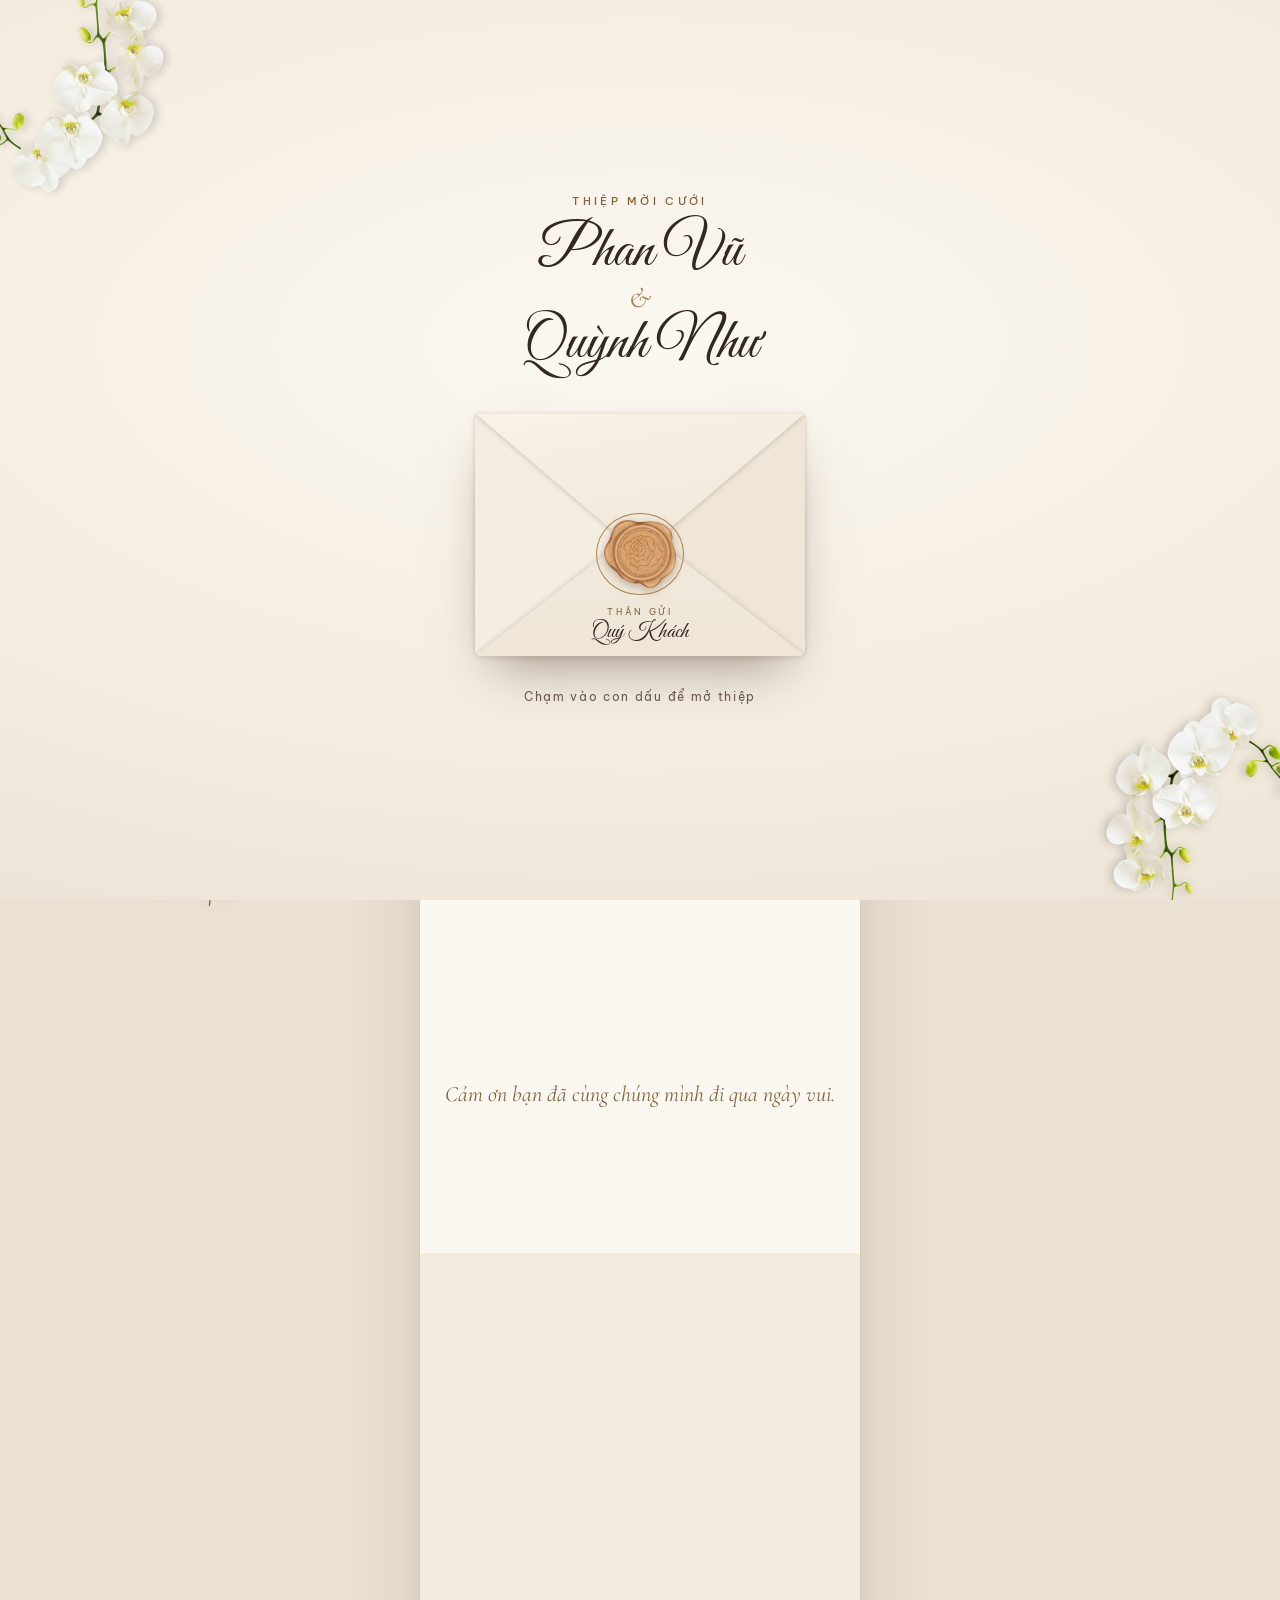
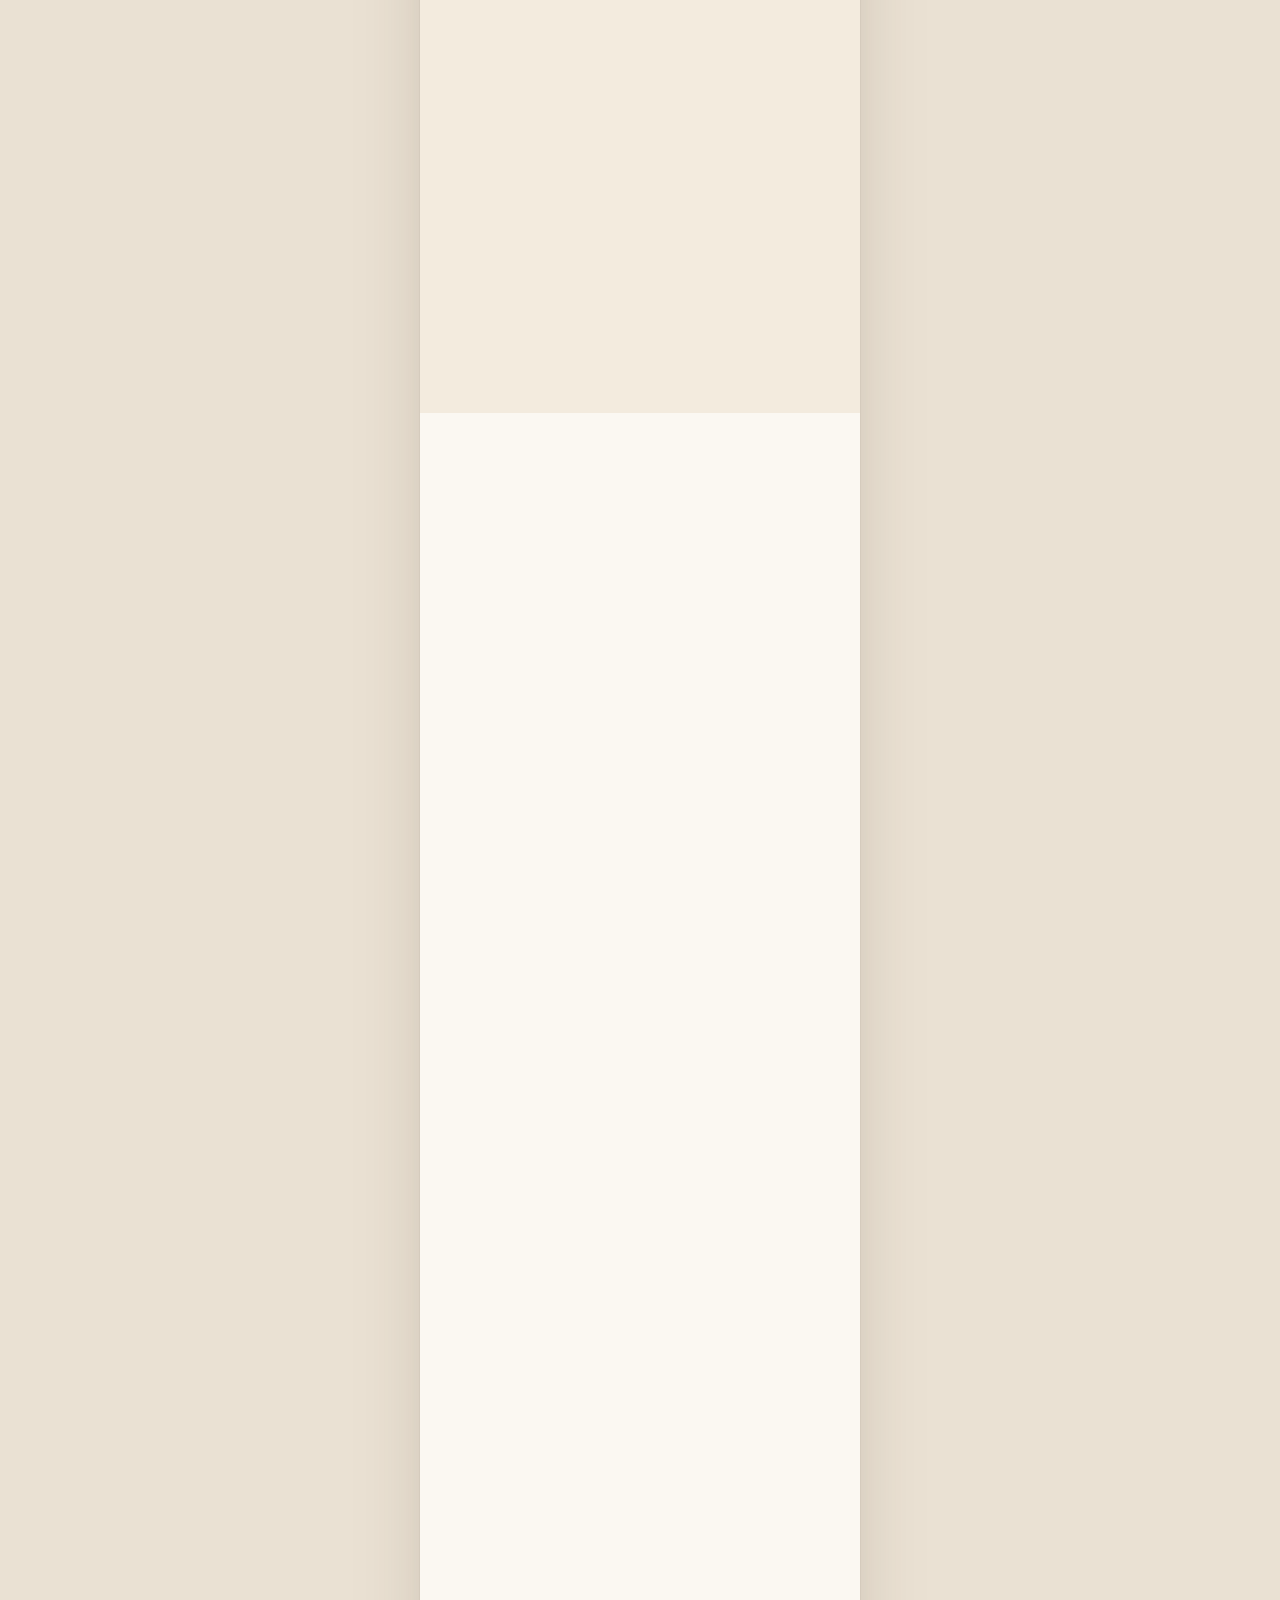
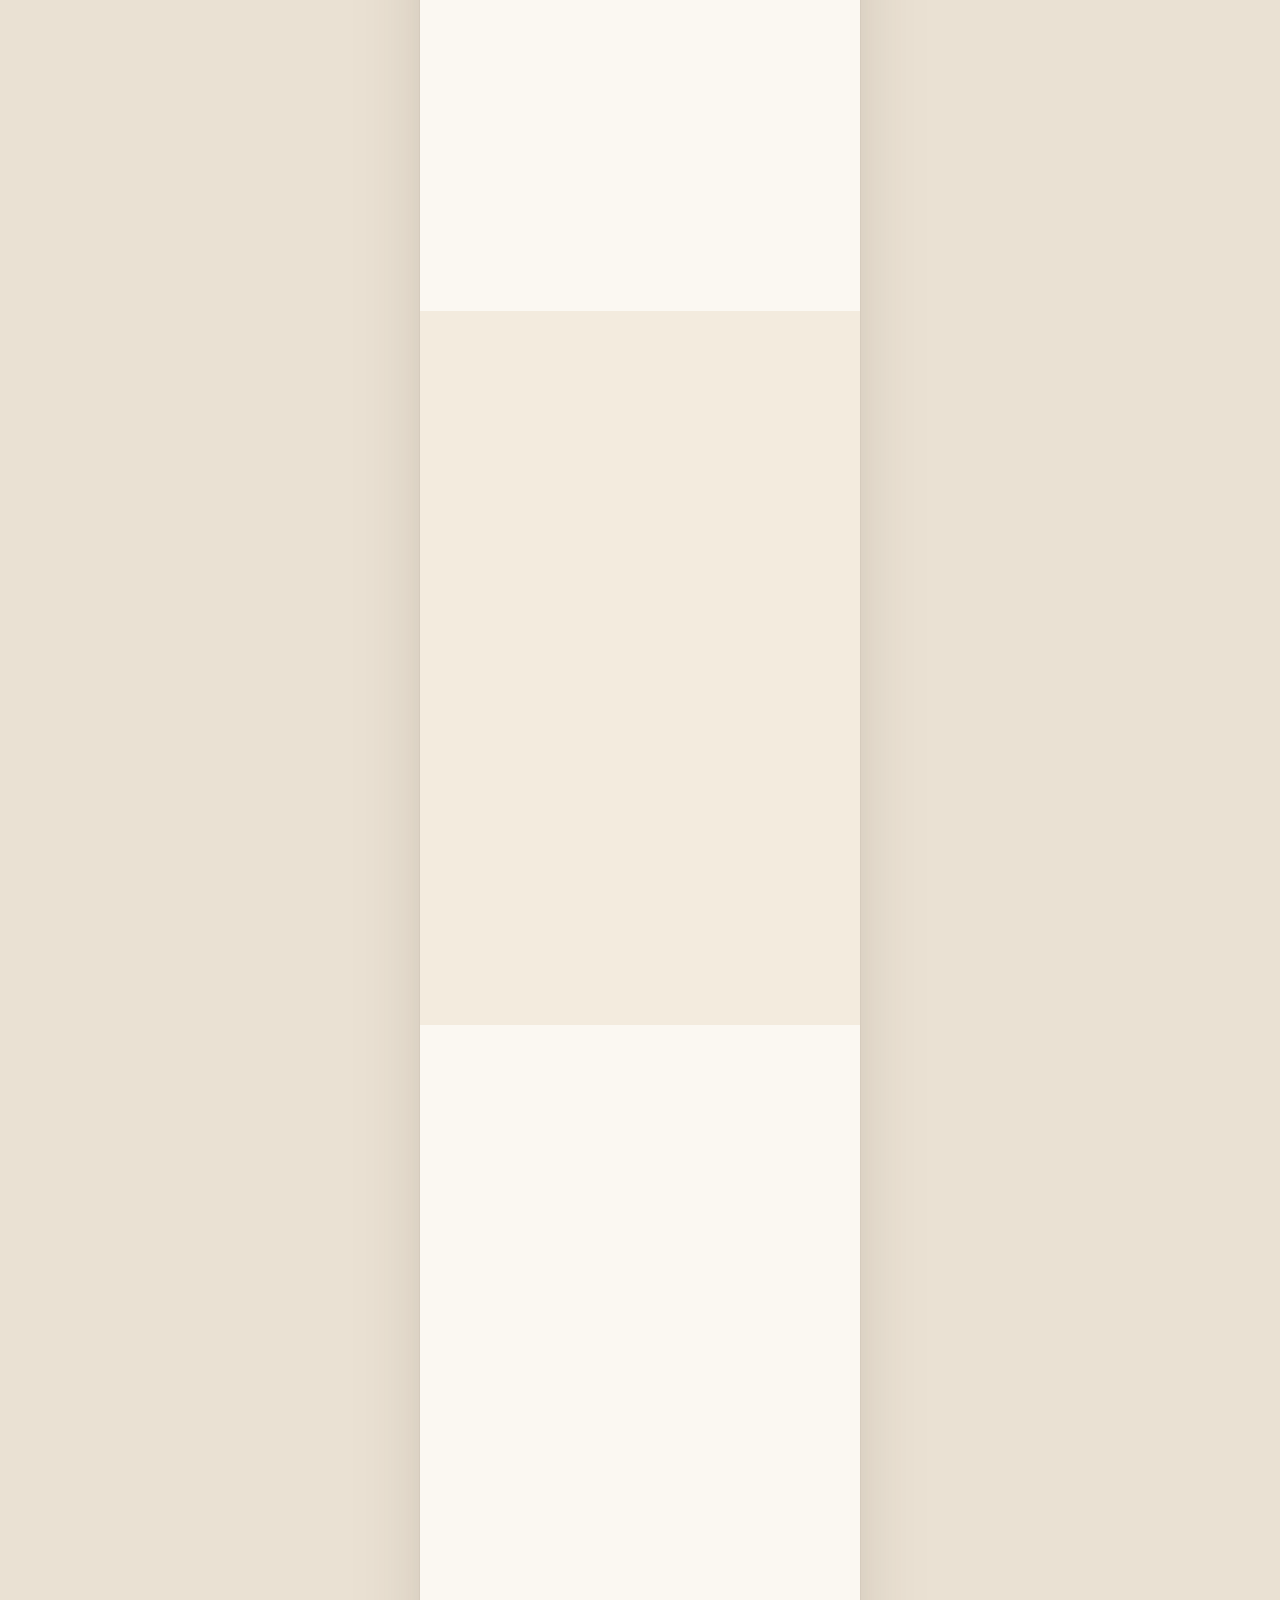
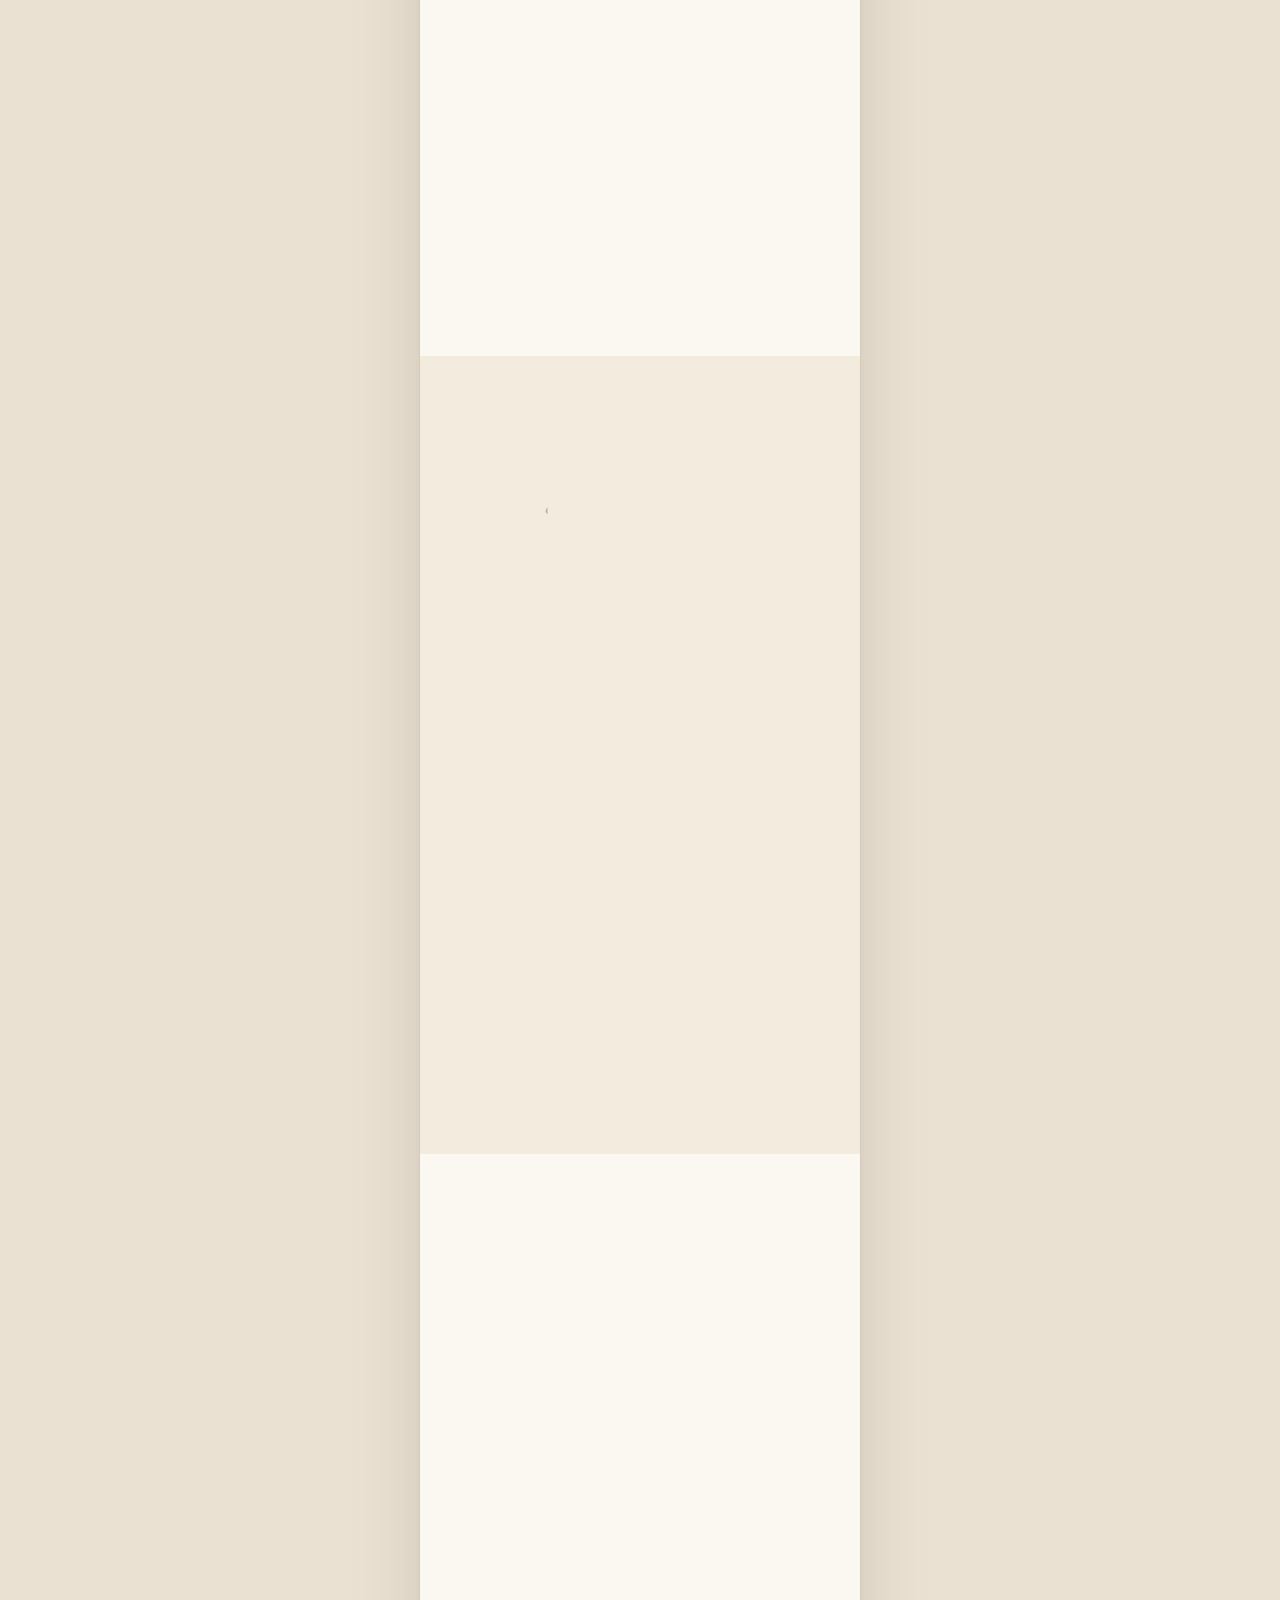
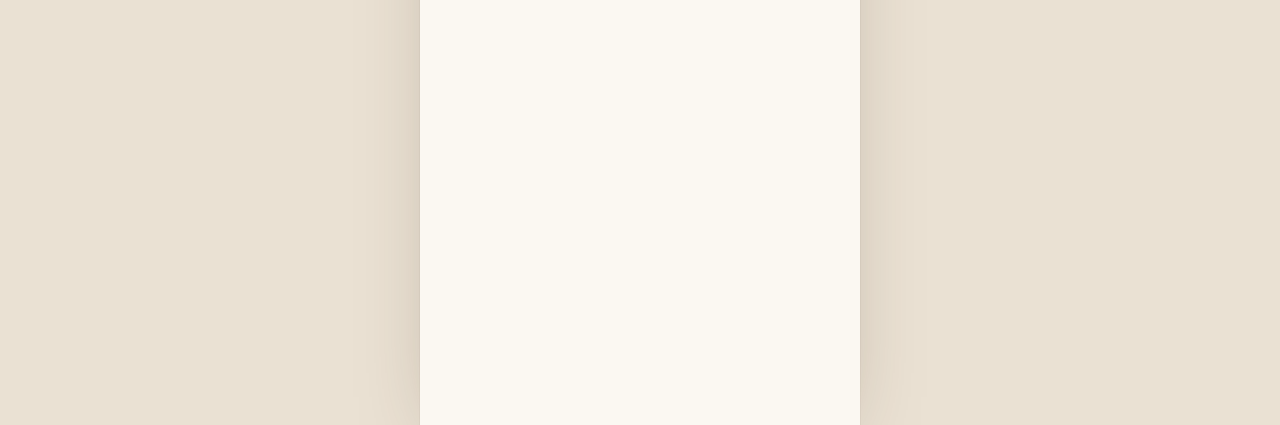
==== commit 04fe1f5a: "Tự cuộn sau khi mở thiệp, sửa lời mời và nhãn "Tại" - Thư mời: "trong ngày lễ trọng đại này" (bỏ "củ" ====
--- a/index.html
+++ b/index.html
@@ -134,7 +134,7 @@
     <header class="sh">
       <p class="eyebrow">Trân trọng kính mời</p>
       <p class="invite-to guest-name">Quý Khách</p>
-      <p class="invite-line">đến chung vui cùng gia đình chúng tôi trong ngày lễ trọng đại của hai con</p>
+      <p class="invite-line">đến chung vui cùng gia đình chúng tôi trong ngày lễ trọng đại này</p>
     </header>
 
     <article class="event" aria-labelledby="ev-title">
--- a/css/style.css
+++ b/css/style.css
@@ -30,6 +30,7 @@
 * { box-sizing: border-box; }
 [hidden] { display: none !important; }
 html { scroll-behavior: smooth; -webkit-text-size-adjust: 100%; }
+html.auto-scrolling { scroll-behavior: auto; }   /* đang tự cuộn: cuộn từng khung hình, không làm mượt chồng lên */
 html.locked, html.locked body { overflow: hidden; }
 body {
   margin: 0;
@@ -293,6 +294,7 @@
 .venue .eyebrow { letter-spacing: .25em; }
 .venue h3 { margin: 6px 0 2px; font-family: var(--f-display); font-weight: 600; font-size: 26px; line-height: 1.2; color: var(--ink); text-wrap: balance; }
 .venue p { margin: 0; font-size: 17px; color: var(--ink-2); text-wrap: balance; }
+.venue .eyebrow { font-size: 11px; line-height: 1.4; color: var(--gold-deep); }   /* nhãn "TẠI": giữ cỡ chữ nhỏ như các nhãn khác */
 .map { position: relative; margin: 18px 0 0; aspect-ratio: 4 / 3; max-width: 100%; border-radius: 14px; overflow: hidden;
   background: var(--cream); border: 1px solid var(--rule); box-shadow: 0 10px 24px -18px rgba(70,50,30,.5); }
 .map iframe { position: absolute; inset: 0; width: 100%; height: 100%; border: 0; display: block; }
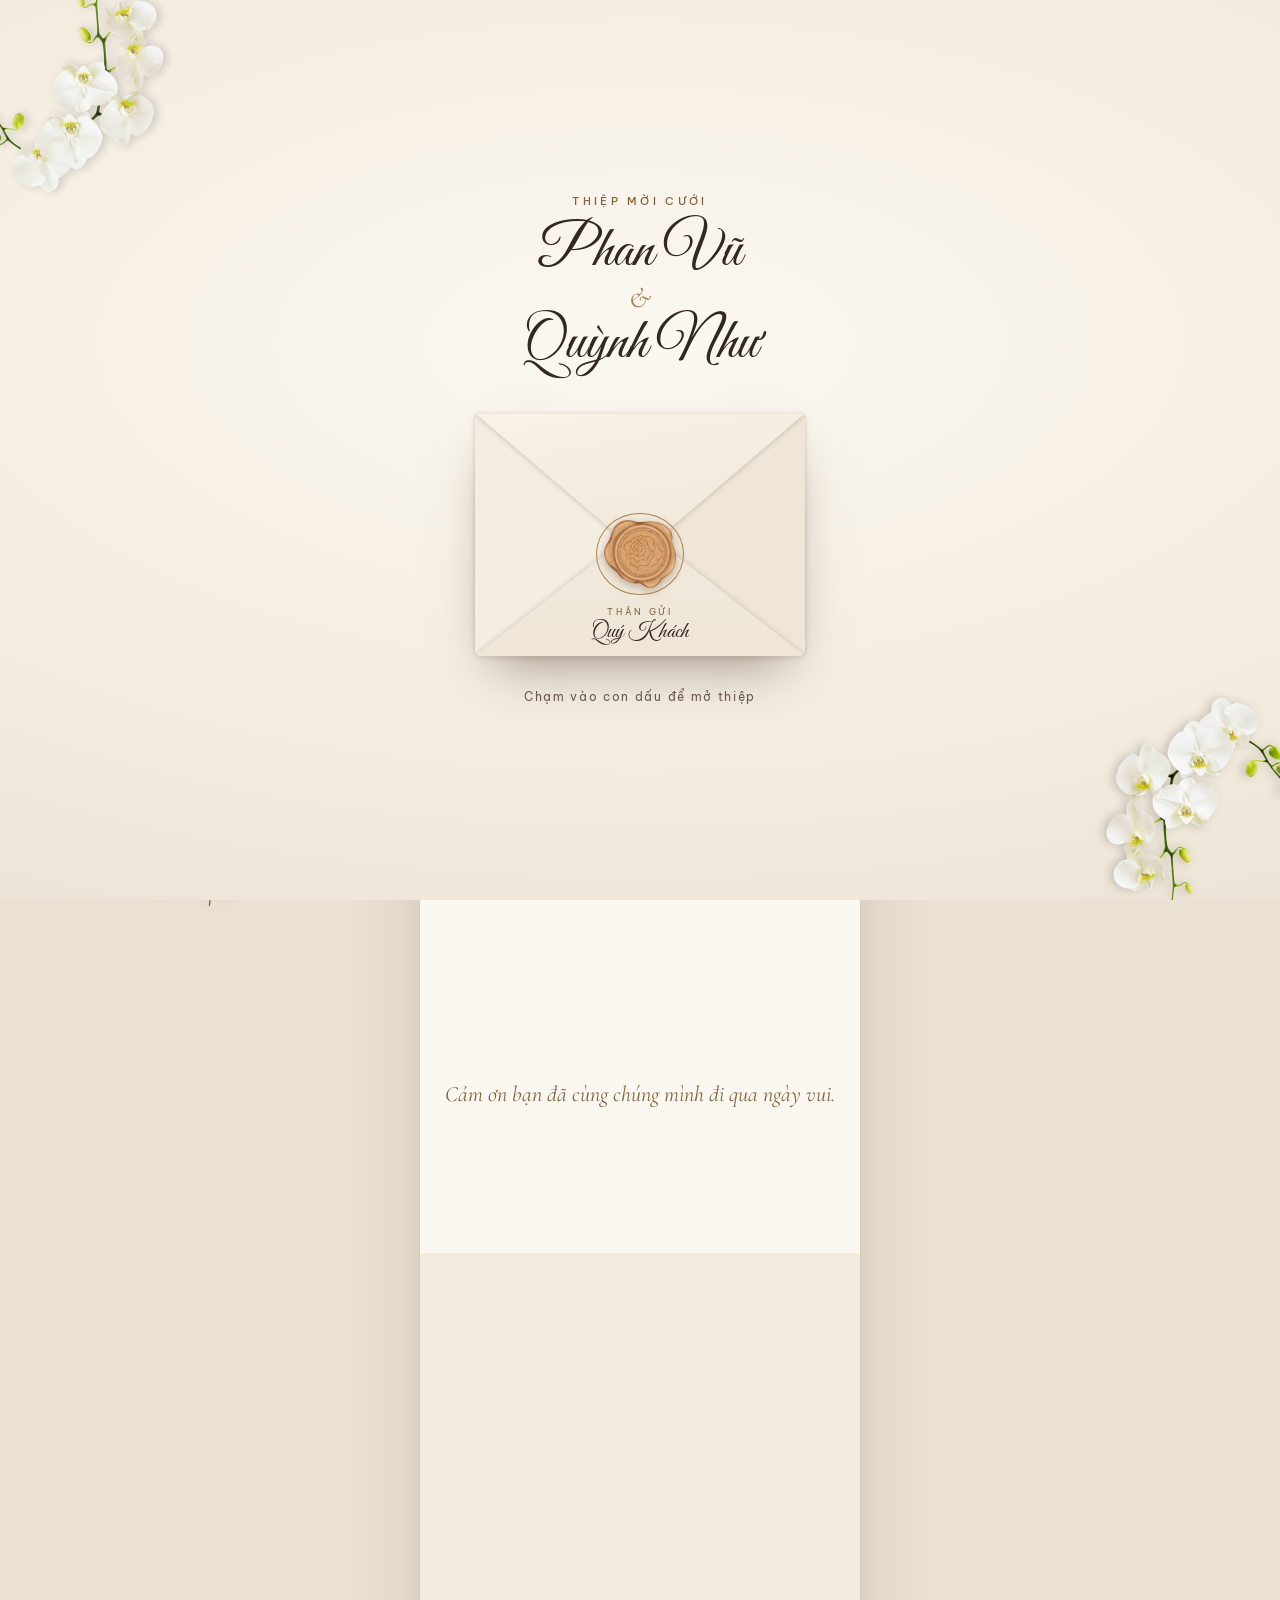
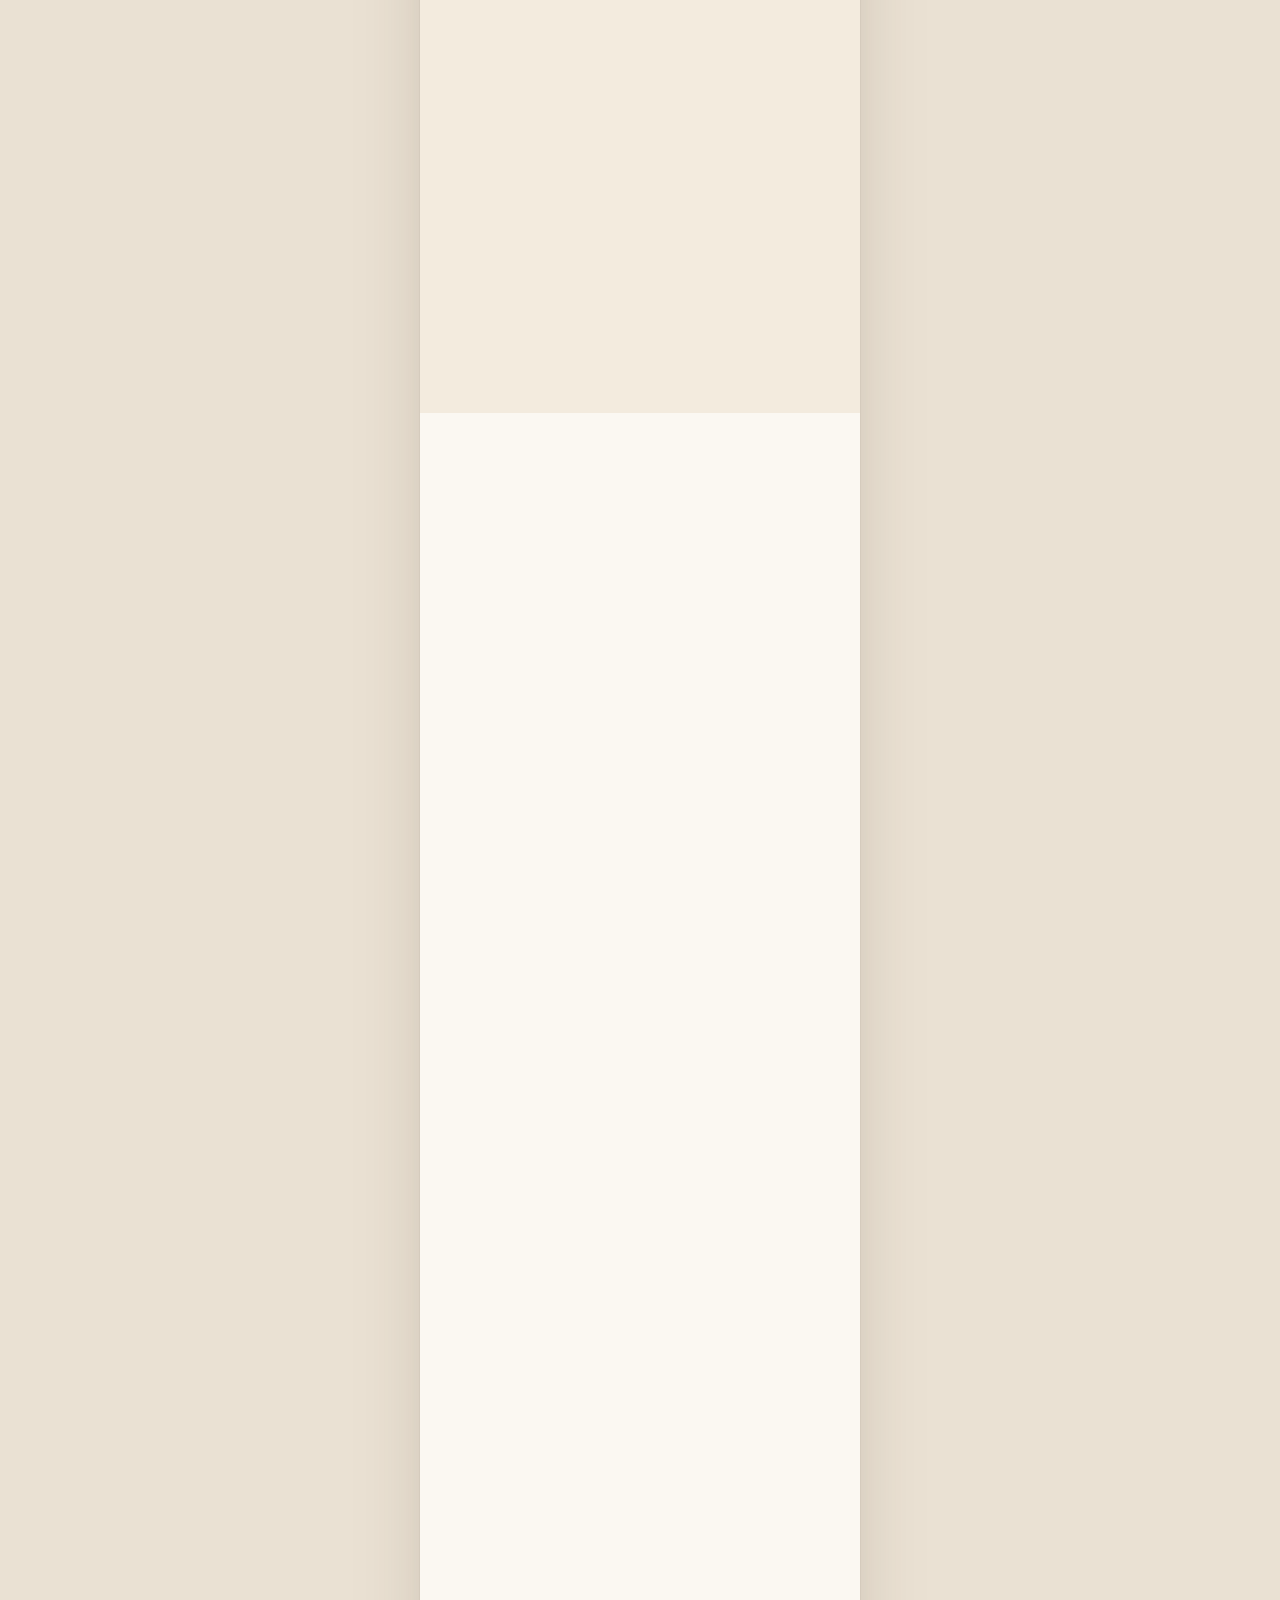
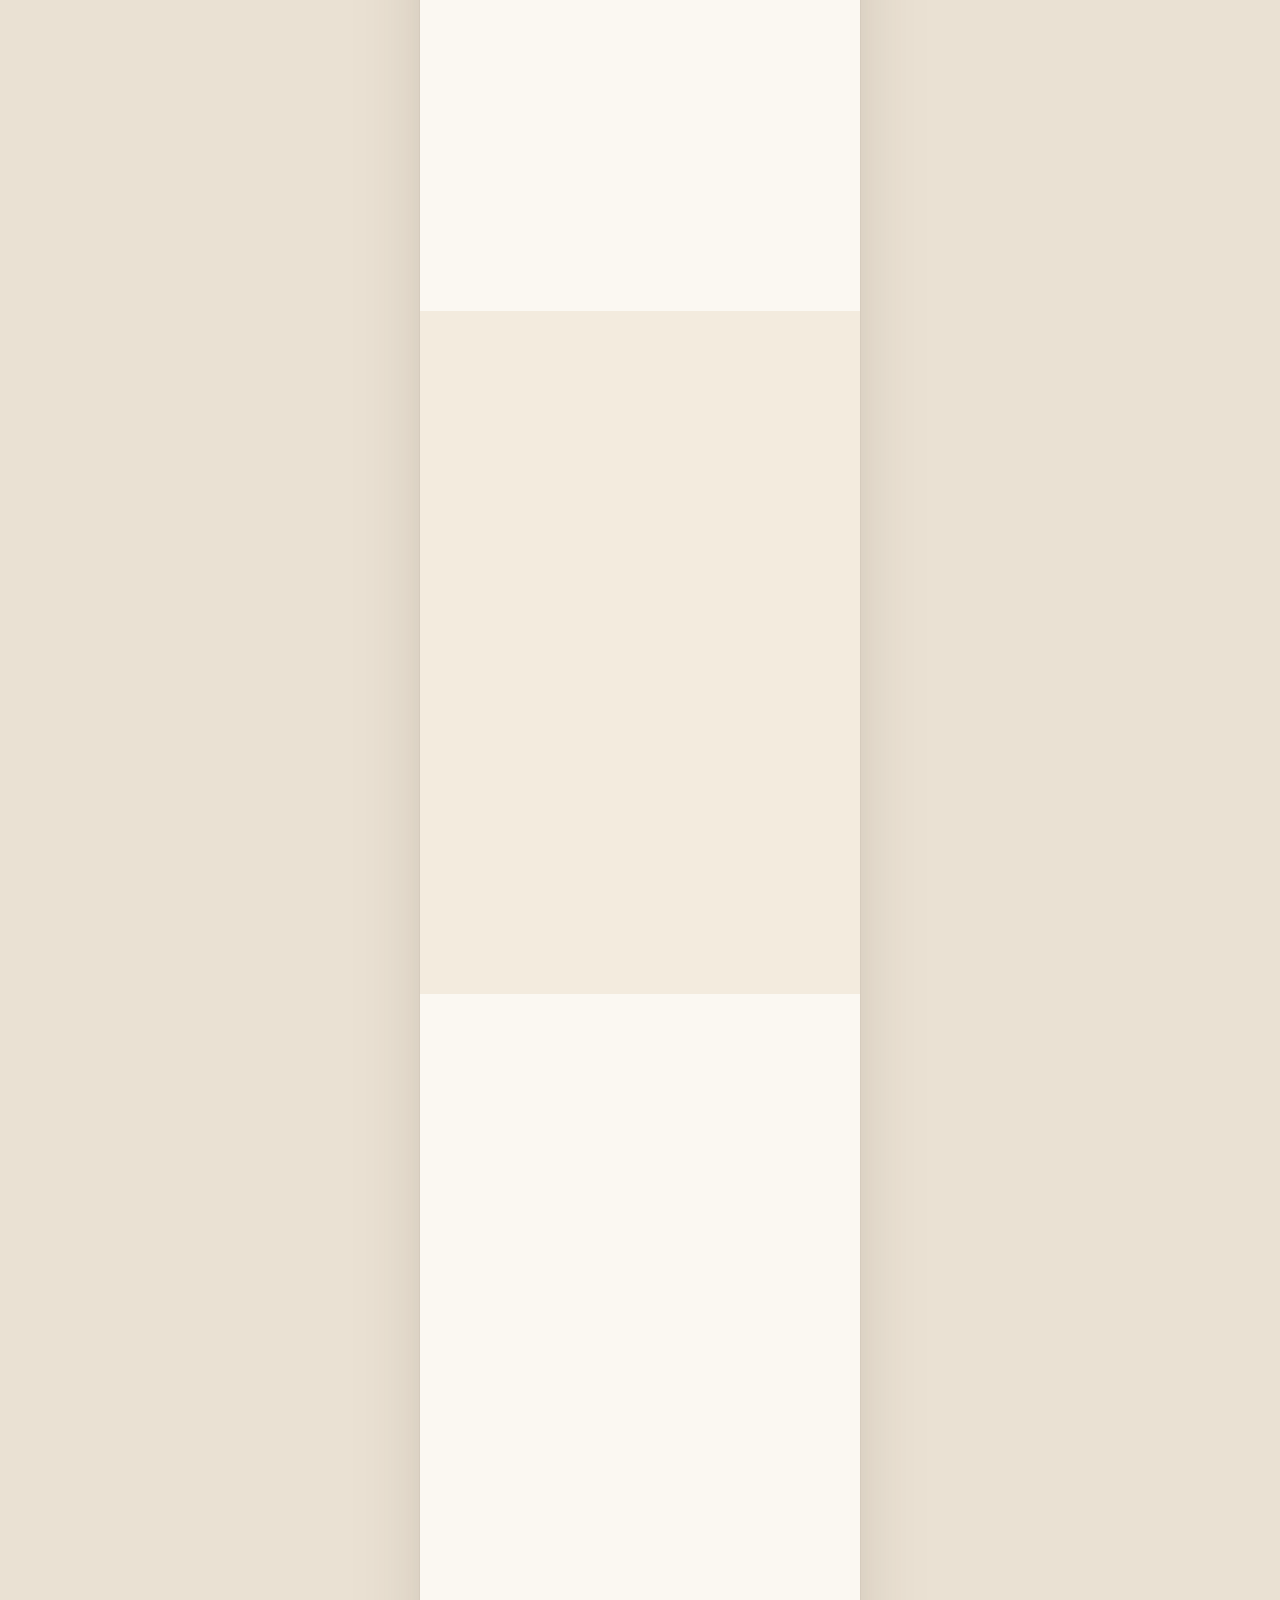
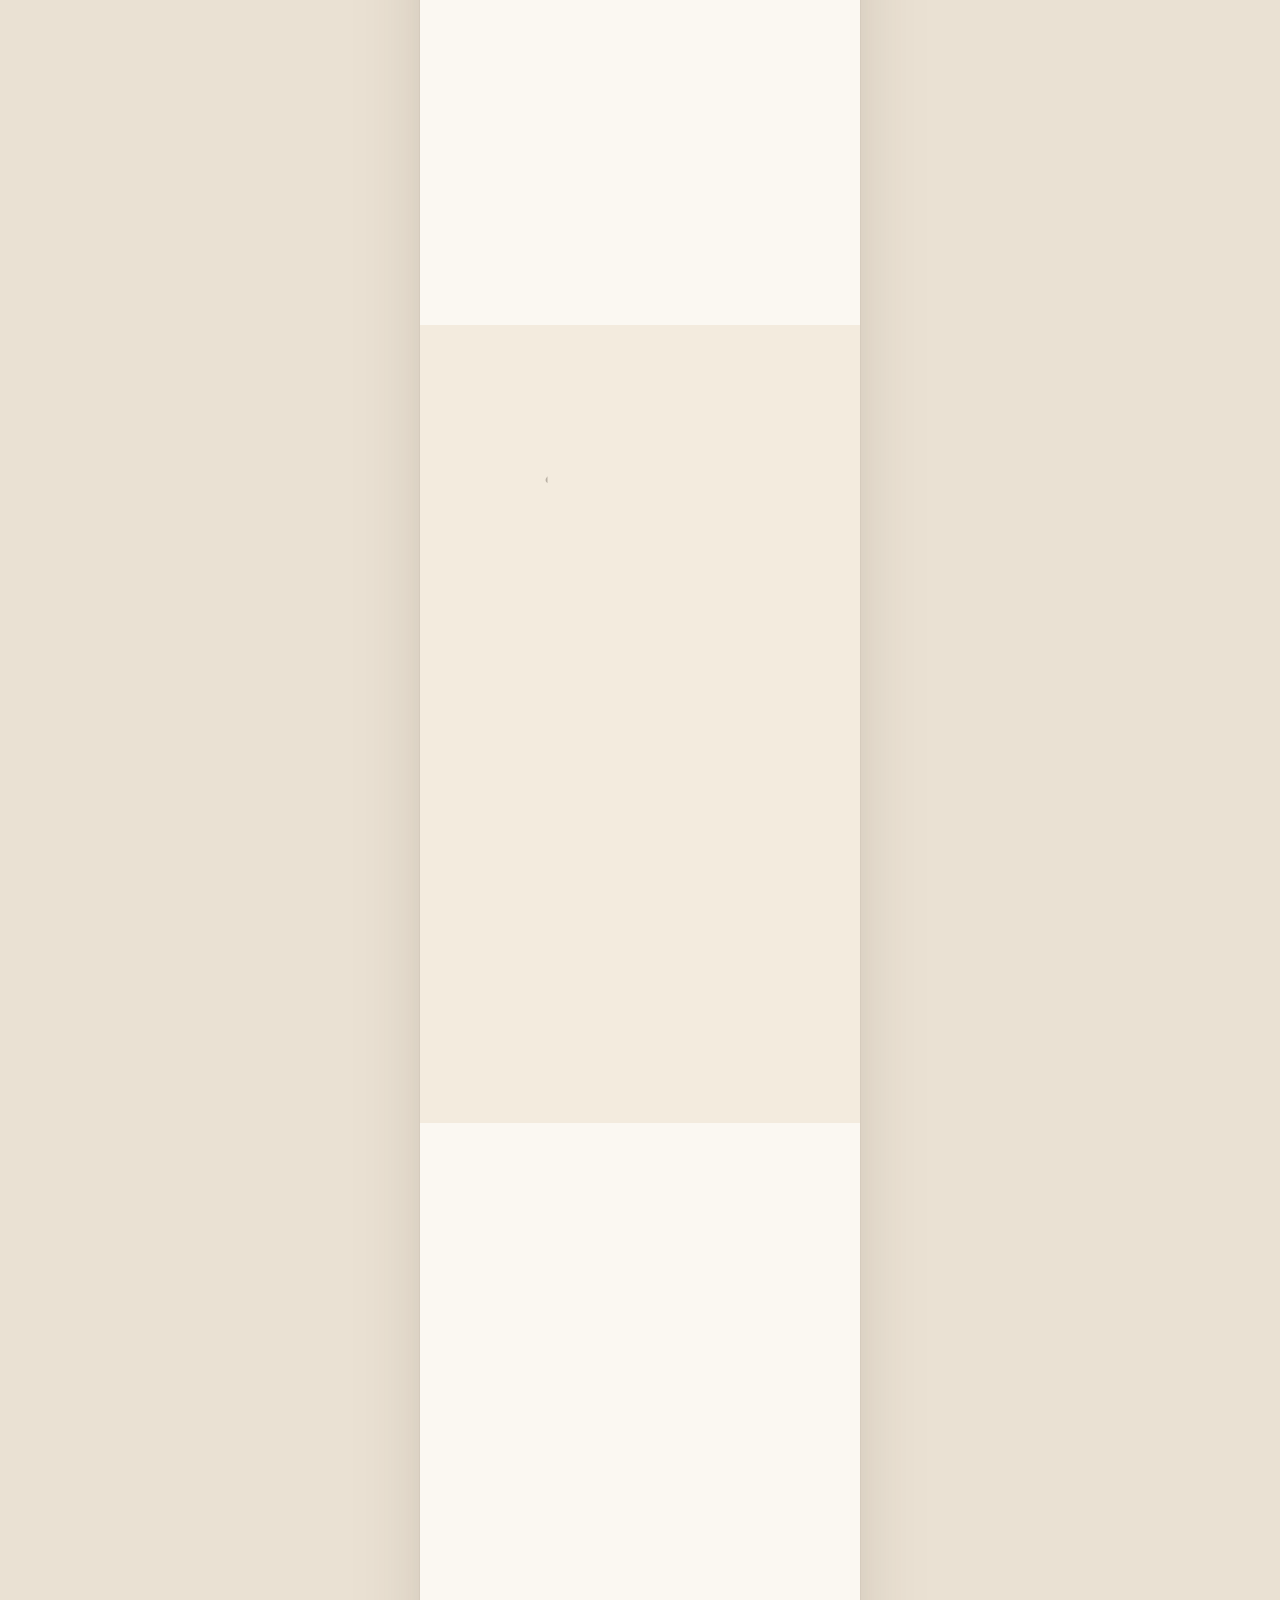
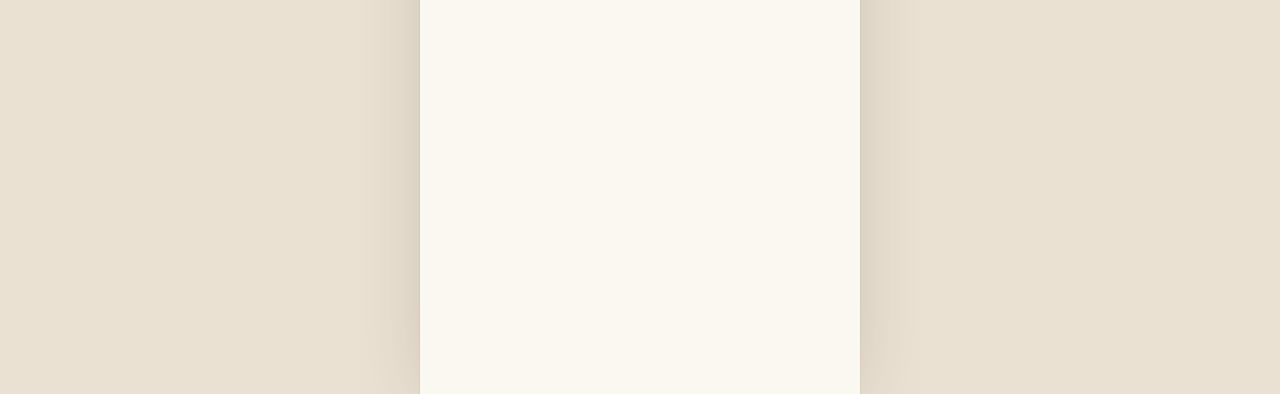
==== commit 76241248: "Update caption" ====
--- a/index.html
+++ b/index.html
@@ -179,7 +179,7 @@
       <p class="eyebrow">Khoảnh khắc</p>
       <h2 class="sh-title">Album ảnh cưới</h2>
       <span class="rule" aria-hidden="true"><i></i></span>
-      <p class="lede">Những khoảnh khắc chúng mình muốn giữ mãi, nay xin được chia sẻ cùng bạn.</p>
+      <p class="lede">Từ một ánh nhìn, thành một đời thương.</p>
     </header>
     <div class="gallery" id="gallery">
       <div class="g-stage" id="gStage" role="region" aria-roledescription="carousel" aria-label="Album ảnh cưới, dùng phím mũi tên để chuyển ảnh" tabindex="0">
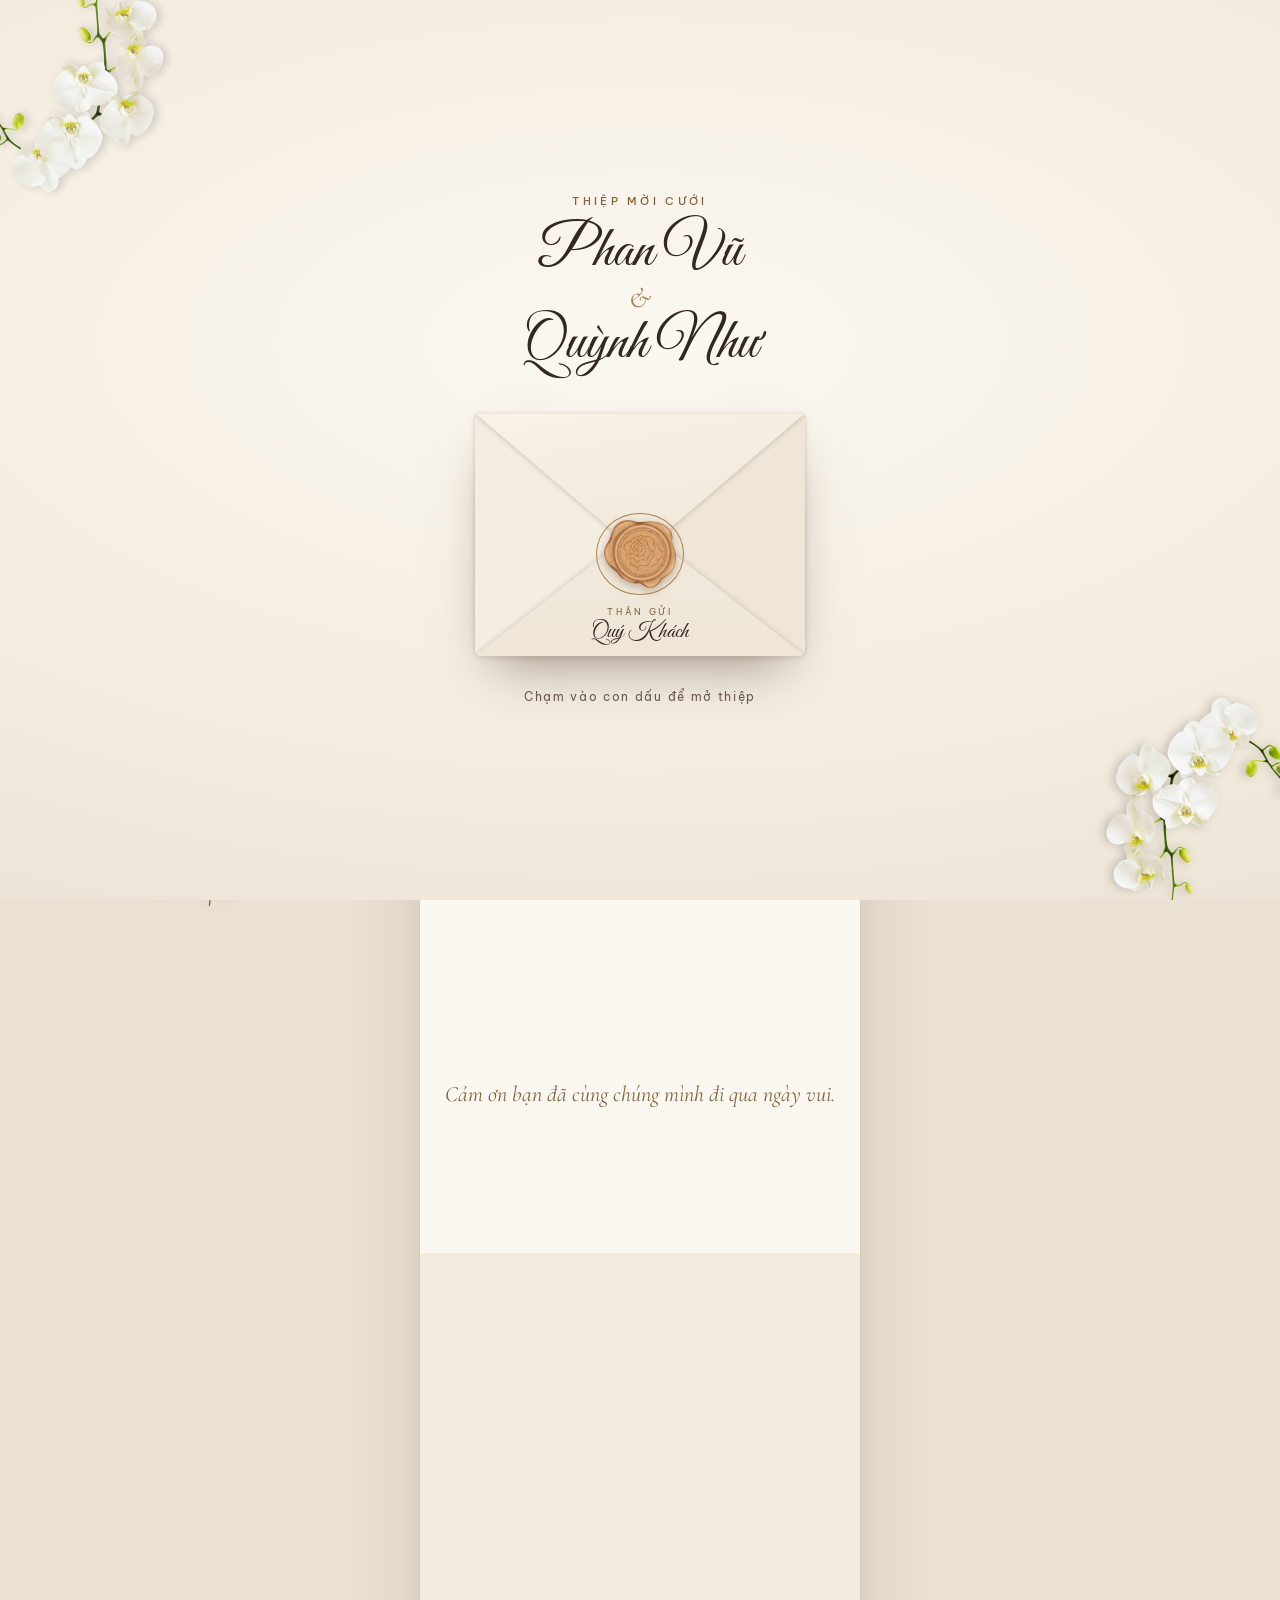
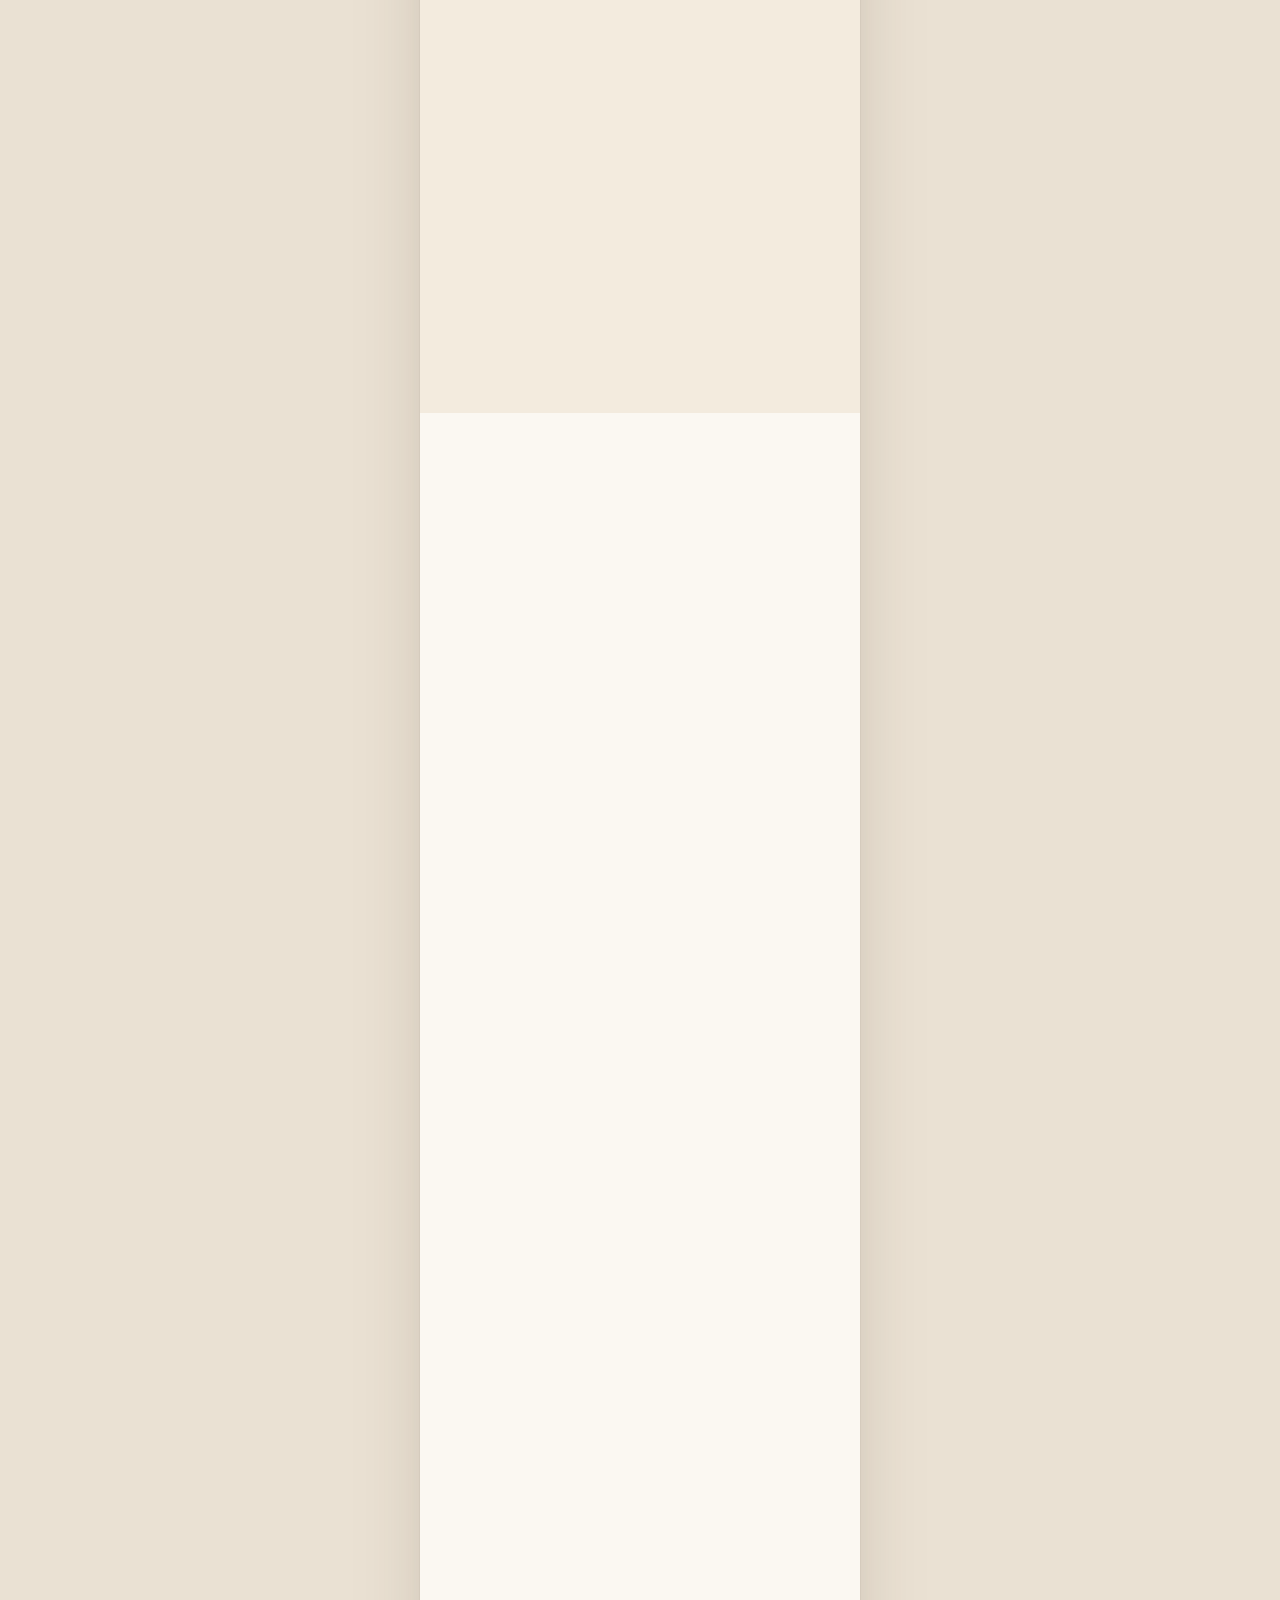
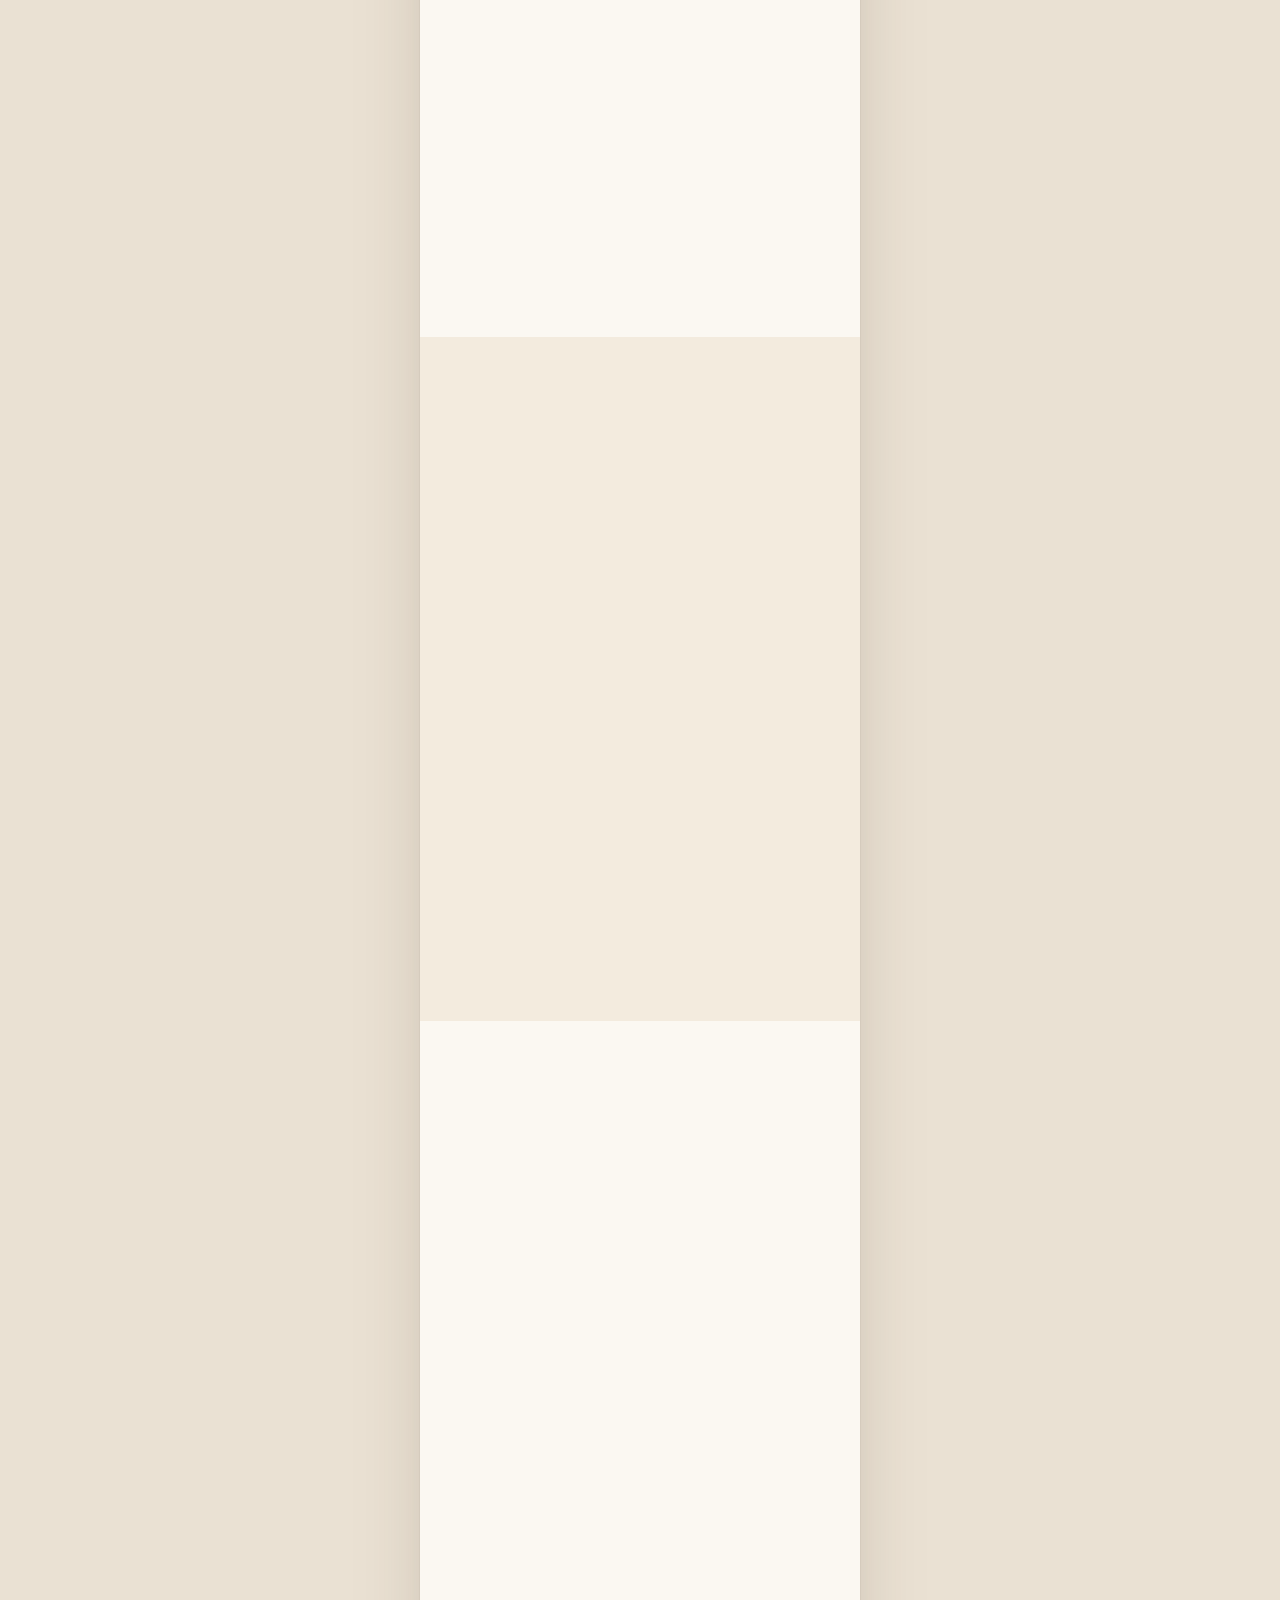
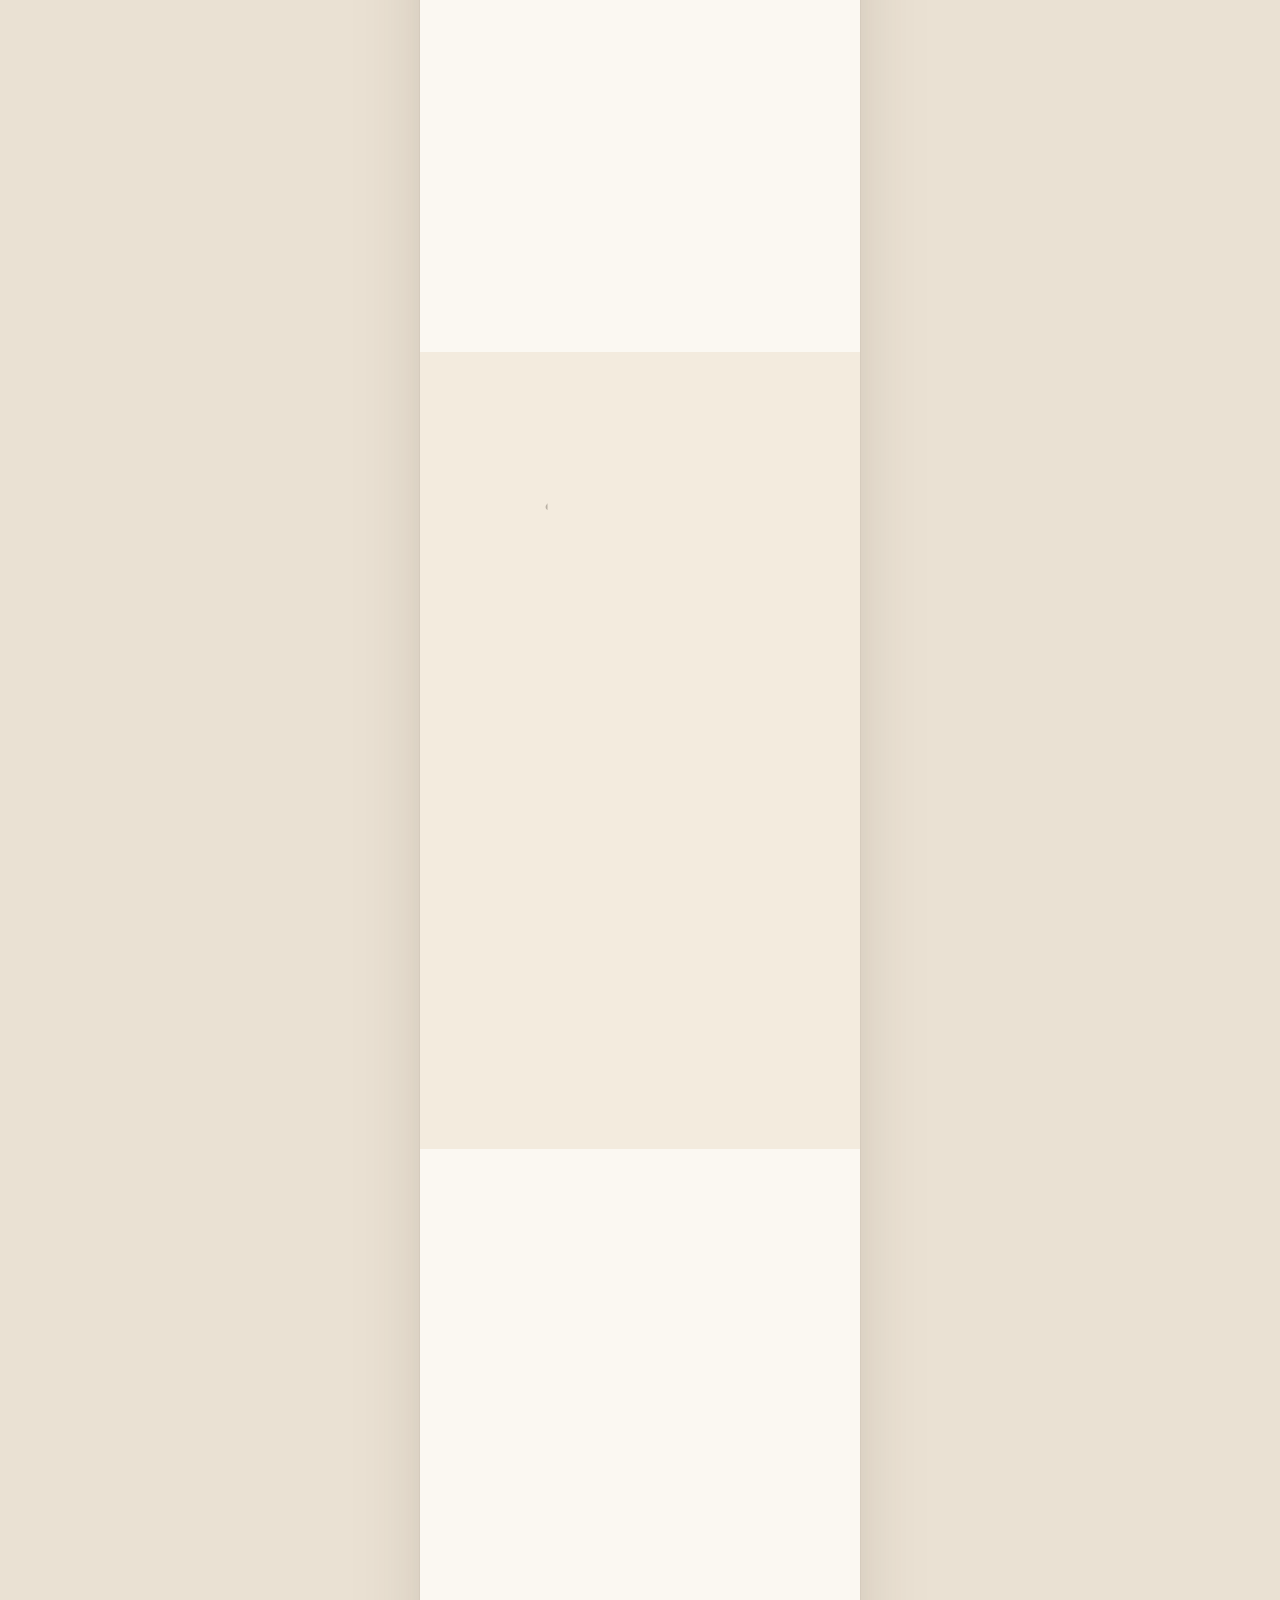
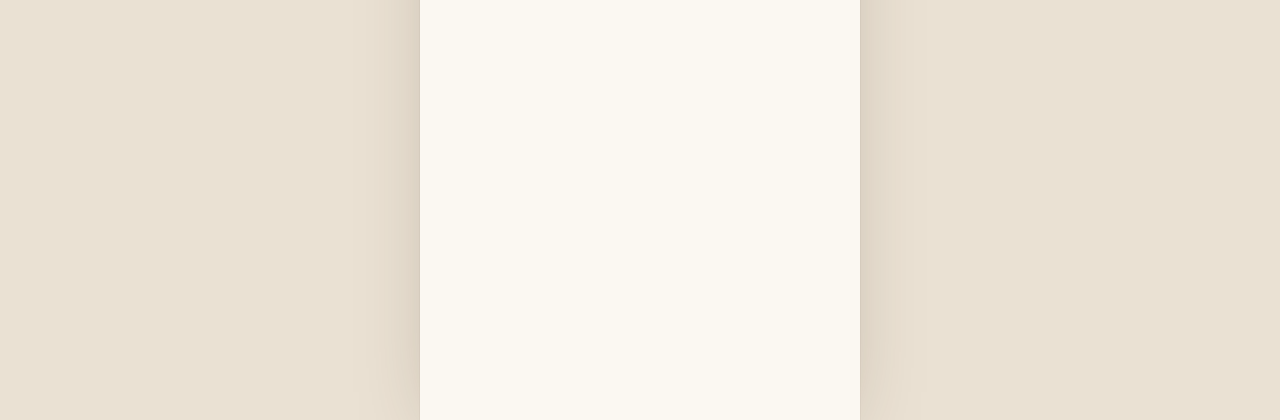
==== commit eb838b9f: "Update preview" ====
--- a/index.html
+++ b/index.html
@@ -4,19 +4,17 @@
 <meta charset="utf-8">
 <meta name="viewport" content="width=device-width, initial-scale=1, viewport-fit=cover">
 <title>Thiệp cưới Phan Vũ &amp; Quỳnh Như · 17.10.2026</title>
-<meta name="description" content="Trân trọng kính mời bạn đến dự Lễ Vu Quy của Phan Vũ &amp; Quỳnh Như lúc 10:00, Thứ Bảy 17.10.2026 (tức 08/09 năm Bính Ngọ) tại Sân bóng thôn An Bình, Quảng Ngãi.">
+<meta name="description" content="Trân trọng kính mời quý khách đến dự Lễ Vu Quy của Phan Vũ &amp; Quỳnh Như lúc 10:00, Thứ Bảy 17.10.2026 (tức 08/09 năm Bính Ngọ) tại Sân bóng thôn An Bình, Quảng Ngãi.">
 <meta name="theme-color" content="#FBF8F2">
 
 <!-- ===== LINK PREVIEW (Zalo, Messenger, Facebook) =====
      Nếu link thiệp KHÔNG phải https://vu-nhu.github.io/thiep-cuoi/
      thì thay https://vu-nhu.github.io/thiep-cuoi/ bằng link của bạn ở TẤT CẢ các dòng trong khối này. -->
-<link rel="canonical" href="https://vu-nhu.github.io/thiep-cuoi/">
 <meta property="og:type" content="website">
 <meta property="og:locale" content="vi_VN">
 <meta property="og:site_name" content="Thiệp cưới Vũ &amp; Như">
-<meta property="og:url" content="https://vu-nhu.github.io/thiep-cuoi/">
 <meta property="og:title" content="Phan Vũ &amp; Quỳnh Như · Lễ Vu Quy 17.10.2026">
-<meta property="og:description" content="Trân trọng kính mời bạn đến dự Lễ Vu Quy của Phan Vũ &amp; Quỳnh Như lúc 10:00, Thứ Bảy 17.10.2026 (tức 08/09 năm Bính Ngọ) tại Sân bóng thôn An Bình, Quảng Ngãi.">
+<meta property="og:description" content="Trân trọng kính mời quý khách đến dự Lễ Vu Quy của Phan Vũ &amp; Quỳnh Như lúc 10:00, Thứ Bảy 17.10.2026 (tức 08/09 năm Bính Ngọ) tại Sân bóng thôn An Bình, Quảng Ngãi.">
 <meta property="og:image" content="https://vu-nhu.github.io/thiep-cuoi/og-image.jpg">
 <meta property="og:image:secure_url" content="https://vu-nhu.github.io/thiep-cuoi/og-image.jpg">
 <meta property="og:image:type" content="image/jpeg">
@@ -25,7 +23,7 @@
 <meta property="og:image:alt" content="Thiệp cưới Phan Vũ &amp; Quỳnh Như, Lễ Vu Quy 17.10.2026">
 <meta name="twitter:card" content="summary_large_image">
 <meta name="twitter:title" content="Phan Vũ &amp; Quỳnh Như · Lễ Vu Quy 17.10.2026">
-<meta name="twitter:description" content="Trân trọng kính mời bạn đến dự Lễ Vu Quy của Phan Vũ &amp; Quỳnh Như lúc 10:00, Thứ Bảy 17.10.2026 (tức 08/09 năm Bính Ngọ) tại Sân bóng thôn An Bình, Quảng Ngãi.">
+<meta name="twitter:description" content="Trân trọng kính mời quý khách đến dự Lễ Vu Quy của Phan Vũ &amp; Quỳnh Như lúc 10:00, Thứ Bảy 17.10.2026 (tức 08/09 năm Bính Ngọ) tại Sân bóng thôn An Bình, Quảng Ngãi.">
 <meta name="twitter:image" content="https://vu-nhu.github.io/thiep-cuoi/og-image.jpg">
 <!-- ===== HẾT LINK PREVIEW ===== -->
 
@@ -304,7 +302,7 @@
   <footer class="thanks" id="cam-on">
     <p class="ty">Thank you</p>
     <p class="msg">Sự hiện diện của bạn là niềm vinh hạnh của gia đình chúng tôi!</p>
-    <p class="sign">Phan Vũ &amp; Quỳnh Như<small>17 · 10 · 2026</small></p>
+    <p class="sign"><span id="thanksSignName">Vũ &amp; Như</span><small>17 · 10 · 2026</small></p>
     <div class="thanks-photo" data-slot="thanks" data-label="Ảnh cuối thiệp" data-hint="Nên dùng ảnh dọc"><img src="img/thanks.jpg" alt="Phan Vũ và Quỳnh Như bên nhau" loading="lazy" width="1200" height="1800"></div>
   </footer>
 </main>
